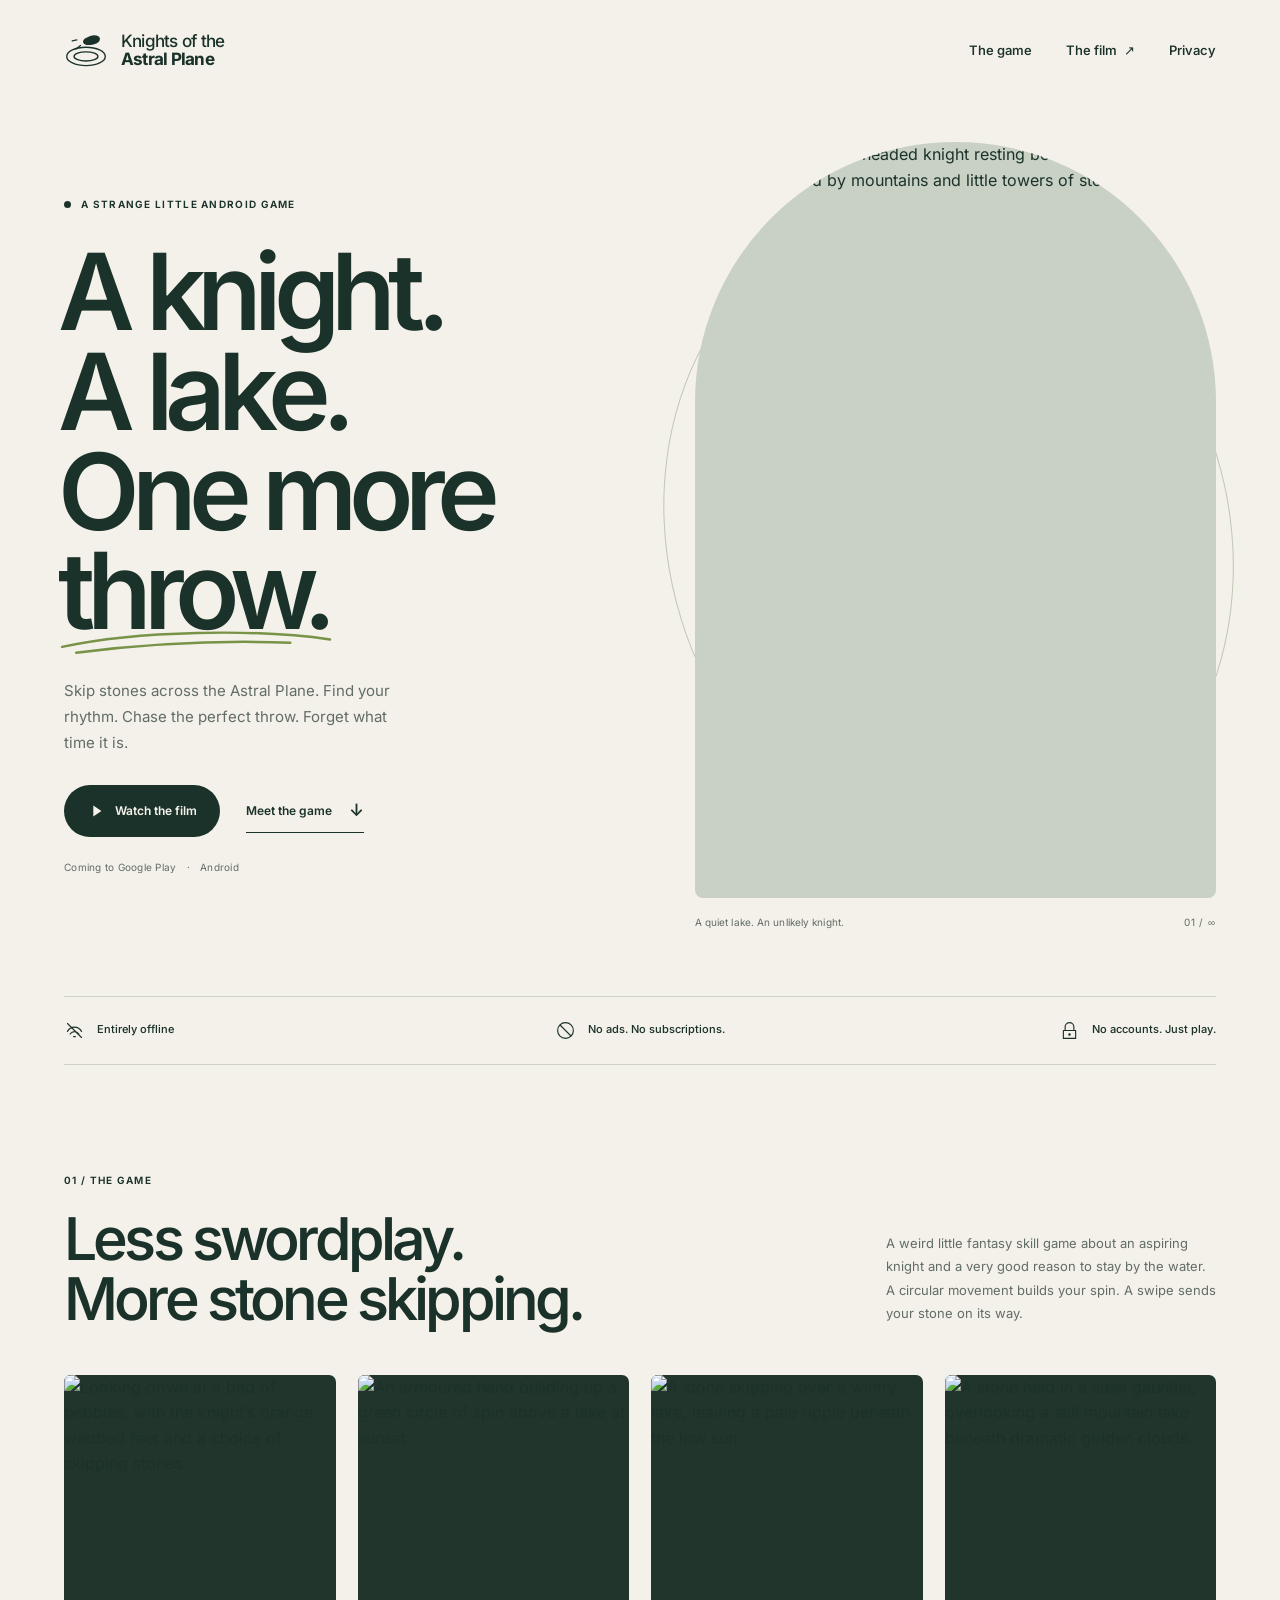
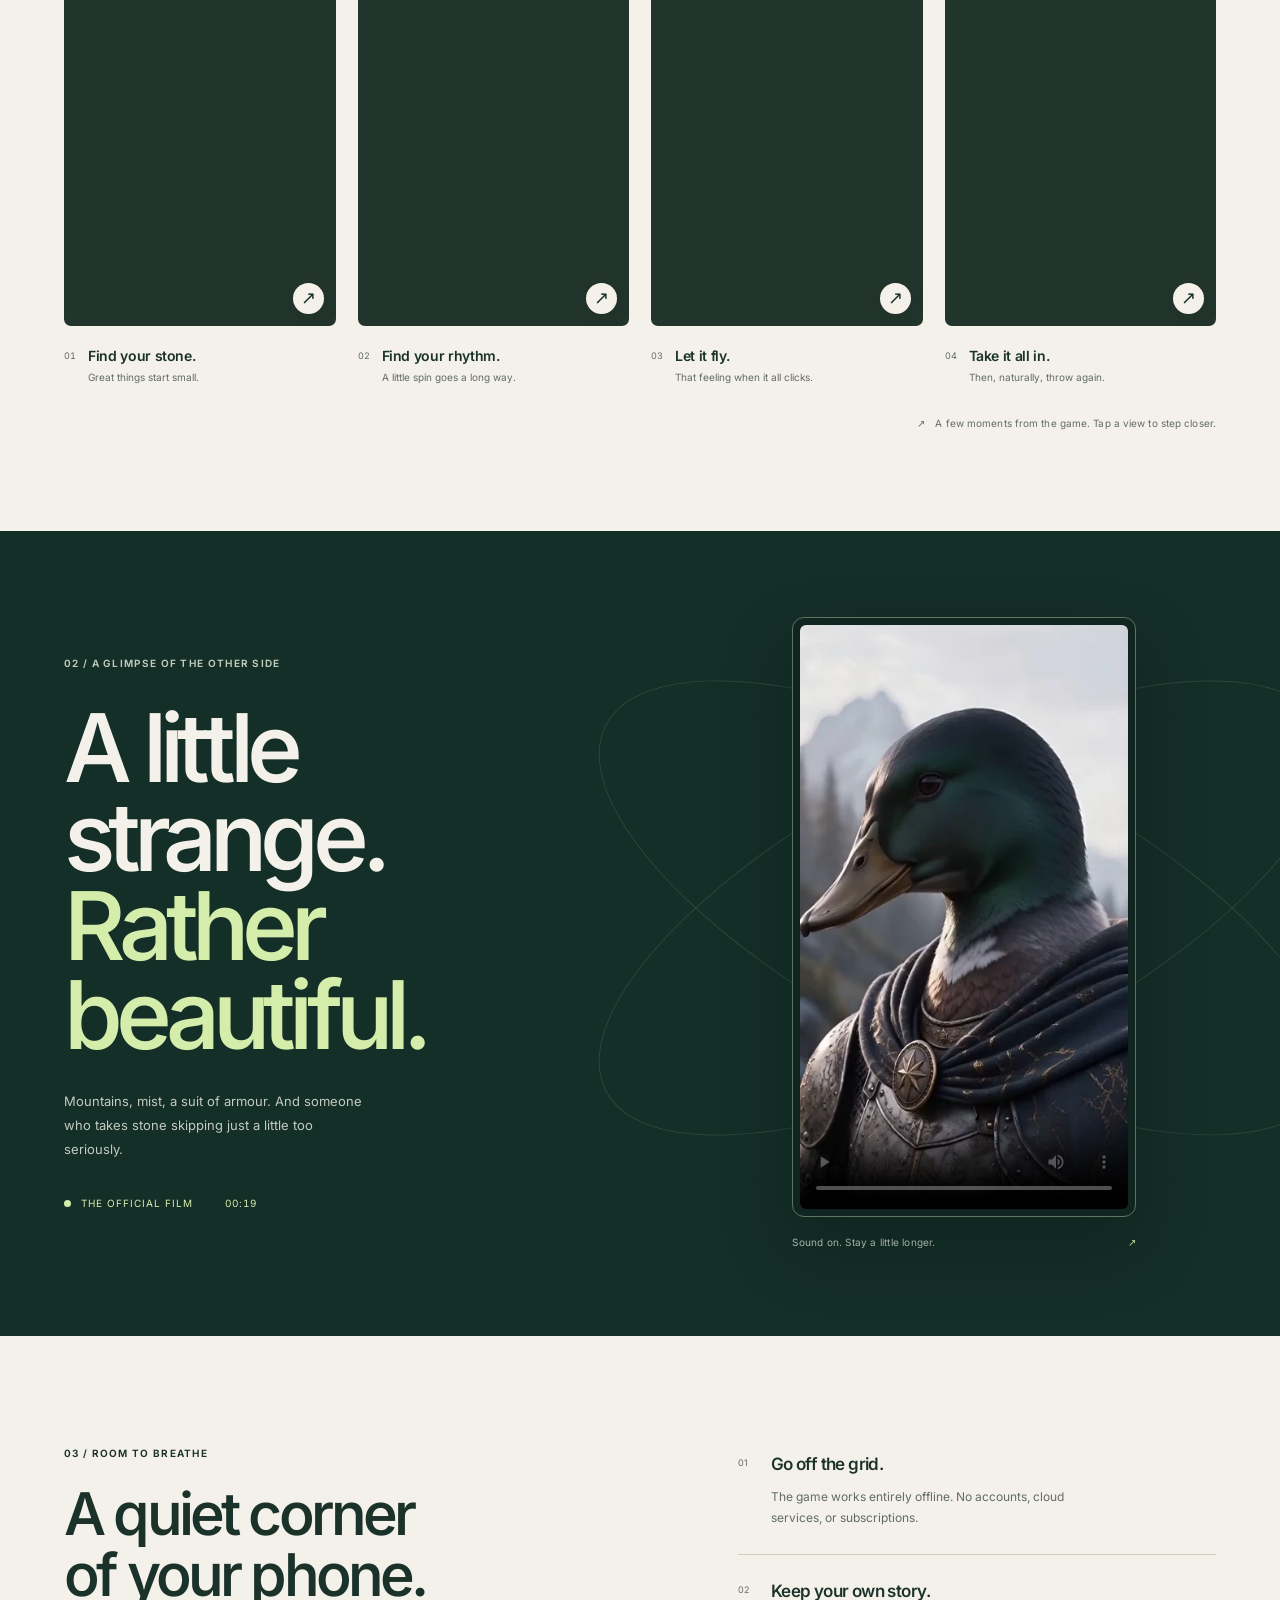
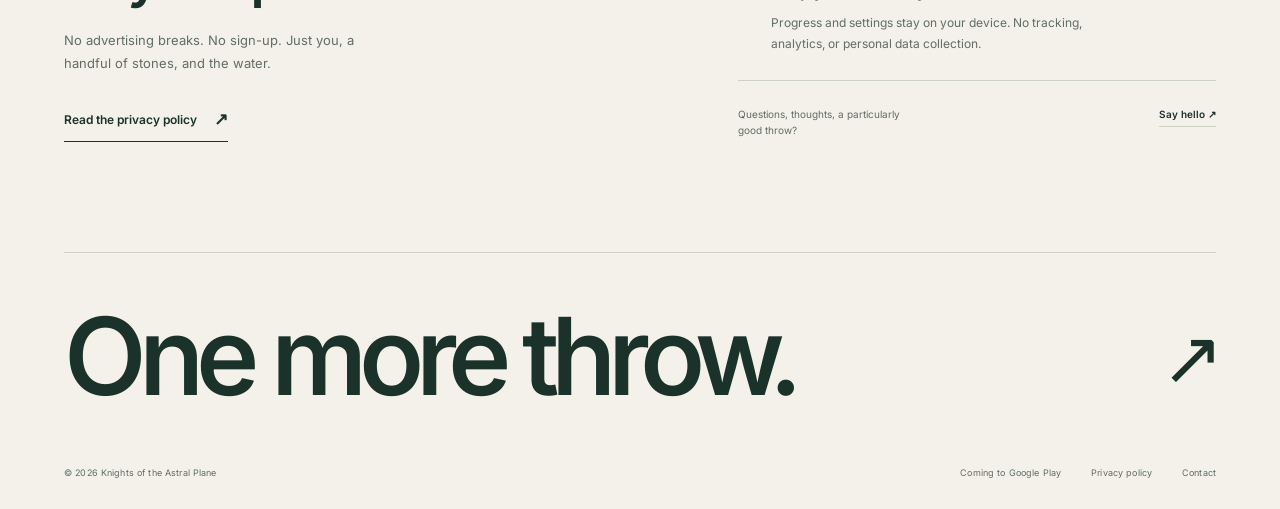
==== index.html @ c2b09089 "Redesign homepage with Inter, gameplay gallery, trailer and privacy page" ====
<!doctype html>
<html lang="en">
<head>
  <meta charset="utf-8">
  <meta name="viewport" content="width=device-width, initial-scale=1">
  <meta name="theme-color" content="#f3f1e9">
  <title>Knights of the Astral Plane — One more throw.</title>
  <meta name="description" content="A knight. A mountain lake. One more throw. Discover Knights of the Astral Plane, an atmospheric stone-skipping game for Android. Offline, with no ads or accounts.">
  <link rel="canonical" href="https://knight-of-the-astral-plane.github.io/Knights-of-the-Astral-Plane/">
  <meta property="og:type" content="website">
  <meta property="og:title" content="Knights of the Astral Plane">
  <meta property="og:description" content="A knight. A lake. One more throw. A weird little fantasy skill game for Android.">
  <meta property="og:url" content="https://knight-of-the-astral-plane.github.io/Knights-of-the-Astral-Plane/">
  <meta property="og:image" content="https://knight-of-the-astral-plane.github.io/Knights-of-the-Astral-Plane/Knight%20of%20the%20astral%20plane_titelbild.jpg">
  <meta property="og:image:width" content="840">
  <meta property="og:image:height" content="1492">
  <meta property="og:image:alt" content="Knights of the Astral Plane. A duck-headed knight beside an alpine lake.">
  <meta name="twitter:card" content="summary_large_image">
  <link rel="icon" href="assets/favicon.svg" type="image/svg+xml">
  <link rel="preload" href="assets/inter-latin-variable.woff2" as="font" type="font/woff2" crossorigin>
  <link rel="stylesheet" href="styles.css">
  <script src="site.js" defer></script>
</head>
<body>
  <a class="skip-link" href="#main">Skip to content</a>
  <header class="site-header page-width" id="top">
    <a class="brand" href="./" aria-label="Knights of the Astral Plane home">
      <svg class="brand-mark" viewBox="0 0 48 48" fill="none" aria-hidden="true"><ellipse cx="24" cy="31" rx="21" ry="10"/><ellipse cx="24" cy="31" rx="13" ry="5"/><path d="M28 9c5-2 10-1 11 2s-2 6-7 7-10 1-11-2 2-5 7-7Z" fill="currentColor" stroke="none"/><path d="m18 19-5 4m1-10-5 1"/></svg>
      <span>Knights of the<br><strong>Astral Plane</strong></span>
    </a>
    <nav class="main-nav" aria-label="Main navigation">
      <a class="nav-game" href="#game">The game</a>
      <a href="#film">The film <span aria-hidden="true">↗</span></a>
      <a href="privacy.html">Privacy</a>
    </nav>
  </header>

  <main id="main">
    <section class="hero page-width" aria-labelledby="hero-title">
      <div class="hero-copy">
        <p class="eyebrow"><span class="status-dot" aria-hidden="true"></span> A strange little Android game</p>
        <h1 id="hero-title">A knight. <br>A lake. <br>One more <br><span class="last-word">throw.<svg viewBox="0 0 340 36" fill="none" aria-hidden="true"><path d="M5 24C96 4 241 2 329 15M22 31c90-11 184-15 259-12"/></svg></span></h1>
        <p class="hero-description">Skip stones across the Astral Plane. Find your rhythm. Chase the perfect throw. Forget what time it is.</p>
        <div class="hero-actions">
          <a class="button button-dark" href="#film"><svg viewBox="0 0 20 20" aria-hidden="true"><path d="m7 4 9 6-9 6Z" fill="currentColor"/></svg> Watch the film</a>
          <a class="text-link" href="#game">Meet the game <span aria-hidden="true">↓</span></a>
        </div>
        <p class="release-note">Coming to Google Play <span aria-hidden="true">·</span> Android</p>
      </div>
      <figure class="hero-art">
        <div class="hero-orbit" aria-hidden="true"></div>
        <div class="hero-photo"><img src="Knight%20of%20the%20astral%20plane_titelbild.jpg" width="840" height="1492" alt="An armoured, duck-headed knight resting beside a blue alpine lake, surrounded by mountains and little towers of stones." fetchpriority="high"></div>
        <figcaption><span>A quiet lake. An unlikely knight.</span><span class="image-index" aria-hidden="true">01 / ∞</span></figcaption>
      </figure>
    </section>

    <div class="promise-strip page-width" aria-label="Game features">
      <span><svg viewBox="0 0 24 24" fill="none" aria-hidden="true"><path d="M4 13a9 9 0 0 1 16 0M7 16a6 6 0 0 1 10 0m-6 3h2M4 4l16 16"/></svg> Entirely offline</span>
      <span><svg viewBox="0 0 24 24" fill="none" aria-hidden="true"><circle cx="12" cy="12" r="9"/><path d="m6 6 12 12"/></svg> No ads. No subscriptions.</span>
      <span><svg viewBox="0 0 24 24" fill="none" aria-hidden="true"><path d="M7 12V8a5 5 0 0 1 10 0v4M5 12h14v9H5Z"/><circle cx="12" cy="16.5" r=".8" fill="currentColor"/></svg> No accounts. Just play.</span>
    </div>

    <section class="game-section page-width" id="game" aria-labelledby="game-title">
      <div class="section-heading">
        <div><p class="eyebrow">01 / The game</p><h2 id="game-title">Less swordplay.<br>More stone skipping.</h2></div>
        <p class="section-description">A weird little fantasy skill game about an aspiring knight and a very good reason to stay by the water. A circular movement builds your spin. A swipe sends your stone on its way.</p>
      </div>
      <div class="screenshot-grid">
        <figure class="game-shot">
          <a class="shot-button" href="screenshot_05.jpg" data-image="screenshot_05.jpg" data-caption="Find your stone. Every good throw begins at your feet." aria-label="Enlarge screenshot: find your stone">
            <img src="screenshot_05.jpg" width="720" height="1462" alt="Looking down at a bed of pebbles, with the knight’s orange webbed feet and a choice of skipping stones." loading="lazy" decoding="async">
            <span class="expand-icon" aria-hidden="true">↗</span>
          </a>
          <figcaption><span class="step-number">01</span><div><h3>Find your stone.</h3><p>Great things start small.</p></div></figcaption>
        </figure>
        <figure class="game-shot">
          <a class="shot-button" href="screenshot_03.jpg" data-image="screenshot_03.jpg" data-caption="Find your rhythm. Build up spin with a circular finger movement." aria-label="Enlarge screenshot: build your spin">
            <img src="screenshot_03.jpg" width="720" height="1463" alt="An armoured hand building up a green circle of spin above a lake at sunset." loading="lazy" decoding="async">
            <span class="expand-icon" aria-hidden="true">↗</span>
          </a>
          <figcaption><span class="step-number">02</span><div><h3>Find your rhythm.</h3><p>A little spin goes a long way.</p></div></figcaption>
        </figure>
        <figure class="game-shot">
          <a class="shot-button" href="screenshot_04.jpg" data-image="screenshot_04.jpg" data-caption="Let it fly. Swipe to send your stone skipping across the water." aria-label="Enlarge screenshot: make your throw">
            <img src="screenshot_04.jpg" width="720" height="1462" alt="A stone skipping over a wintry lake, leaving a pale ripple beneath the low sun." loading="lazy" decoding="async">
            <span class="expand-icon" aria-hidden="true">↗</span>
          </a>
          <figcaption><span class="step-number">03</span><div><h3>Let it fly.</h3><p>That feeling when it all clicks.</p></div></figcaption>
        </figure>
        <figure class="game-shot">
          <a class="shot-button" href="screenshot_06.jpg" data-image="screenshot_06.jpg" data-caption="Take it all in. A mountain lake, a stone in your hand, and another throw waiting." aria-label="Enlarge screenshot: the mountain lake">
            <img src="screenshot_06.jpg" width="720" height="1462" alt="A stone held in a steel gauntlet, overlooking a still mountain lake beneath dramatic golden clouds." loading="lazy" decoding="async">
            <span class="expand-icon" aria-hidden="true">↗</span>
          </a>
          <figcaption><span class="step-number">04</span><div><h3>Take it all in.</h3><p>Then, naturally, throw again.</p></div></figcaption>
        </figure>
      </div>
      <p class="gallery-note"><span aria-hidden="true">↗</span> A few moments from the game. Tap a view to step closer.</p>
    </section>

    <section class="film-section" id="film" aria-labelledby="film-title">
      <div class="film-inner page-width">
        <div class="film-copy">
          <p class="eyebrow">02 / A glimpse of the other side</p>
          <h2 id="film-title">A little <br>strange.<br><em>Rather <br>beautiful.</em></h2>
          <p>Mountains, mist, a suit of armour. And someone who takes stone skipping just a little too seriously.</p>
          <div class="film-meta"><span class="status-dot" aria-hidden="true"></span><span>The official film</span><span>00:19</span></div>
        </div>
        <div class="film-stage">
          <div class="film-orbit orbit-one" aria-hidden="true"></div><div class="film-orbit orbit-two" aria-hidden="true"></div>
          <div class="video-frame">
            <video id="trailer" controls playsinline preload="metadata" poster="assets/trailer-poster.webp" width="404" height="720" aria-label="Knights of the Astral Plane official trailer" aria-describedby="film-description">
              <source src="Knights_of_the_Astral_Plane_now_available.mp4" type="video/mp4">
              Your browser does not support embedded video. <a href="Knights_of_the_Astral_Plane_now_available.mp4">Watch or download the film.</a>
            </video>
          </div>
          <p class="video-caption">Sound on. Stay a little longer. <span aria-hidden="true">↗</span></p>
        </div>
        <p class="visually-hidden" id="film-description">A short fantasy trailer featuring an armoured knight with a duck’s head, a skipping stone, and a misty mountain lake. It closes with the game title. The controls and game features are described in the text on this page.</p>
      </div>
    </section>

    <section class="privacy-section page-width" id="privacy" aria-labelledby="privacy-title">
      <div class="privacy-intro"><p class="eyebrow">03 / Room to breathe</p><h2 id="privacy-title">A quiet corner<br>of your phone.</h2><p>No advertising breaks. No sign-up. Just you, a handful of stones, and the water.</p><a class="text-link" href="privacy.html">Read the privacy policy <span aria-hidden="true">↗</span></a></div>
      <div class="privacy-details">
        <div><span class="detail-number">01</span><h3>Go off the grid.</h3><p>The game works entirely offline. No accounts, cloud services, or subscriptions.</p></div>
        <div><span class="detail-number">02</span><h3>Keep your own story.</h3><p>Progress and settings stay on your device. No tracking, analytics, or personal data collection.</p></div>
        <div class="contact-row"><span>Questions, thoughts, a particularly good throw?</span><a href="mailto:knightoftheastralplane@gmail.com">Say hello <span aria-hidden="true">↗</span></a></div>
      </div>
    </section>
  </main>

  <footer class="site-footer page-width">
    <a class="footer-title" href="#top">One more throw.<span aria-hidden="true">↗</span></a>
    <div class="footer-bottom"><span>© 2026 Knights of the Astral Plane</span><span class="footer-status">Coming to Google Play</span><a href="privacy.html">Privacy policy</a><a href="mailto:knightoftheastralplane@gmail.com">Contact</a></div>
  </footer>

  <dialog class="image-dialog" id="image-dialog" aria-labelledby="image-caption">
    <button class="dialog-close" type="button" aria-label="Close enlarged screenshot">Close <span aria-hidden="true">×</span></button>
    <figure><img id="enlarged-image" src="screenshot_05.jpg" width="720" height="1462" alt=""><figcaption id="image-caption"></figcaption></figure>
  </dialog>
</body>
</html>
---- styles.css ----
@font-face{font-family:Inter;src:url("assets/inter-latin-variable.woff2") format("woff2");font-style:normal;font-weight:100 900;font-display:swap}
:root{--paper:#f3f1e9;--ink:#1b322a;--muted:#626d64;--line:#cdd2c5;--lime:#d4edaa;--forest:#142e28;--page:1440px;--gutter:clamp(22px,5vw,80px)}
*,*::before,*::after{box-sizing:border-box}
html{scroll-behavior:smooth;scroll-padding-top:24px}
body{margin:0;background:var(--paper);color:var(--ink);font-family:Inter,Arial,sans-serif;font-size:16px;line-height:1.6;-webkit-font-smoothing:antialiased}
body.dialog-open{overflow:hidden}
::selection{background:var(--ink);color:var(--lime)}
a{color:inherit;text-decoration:none;text-underline-offset:5px}
button,video{font:inherit}
button,a{-webkit-tap-highlight-color:transparent}
button{color:inherit}
img{display:block;max-width:100%;height:auto}
svg{display:block}
figure,p,h1,h2,h3{margin:0}
button{cursor:pointer}
button:focus-visible,a:focus-visible,video:focus-visible{outline:3px solid #617f30;outline-offset:6px}
button:disabled{cursor:default}
.page-width{width:min(100%,var(--page));margin-inline:auto;padding-inline:var(--gutter)}
.visually-hidden{position:absolute;width:1px;height:1px;padding:0;margin:-1px;overflow:hidden;clip:rect(0,0,0,0);white-space:nowrap;border:0}
.skip-link{position:fixed;left:20px;top:12px;z-index:100;background:var(--ink);color:var(--paper);padding:12px 18px;border-radius:6px;transform:translateY(-160%)}
.skip-link:focus{transform:translateY(0)}
.site-header{display:flex;align-items:center;justify-content:space-between;gap:24px;padding-block:28px}
.brand{display:inline-flex;align-items:center;gap:13px;line-height:1.08;letter-spacing:-.045em;font-size:17px;font-weight:500}
.brand strong{font-weight:720}
.brand-mark{width:44px;height:44px;flex-shrink:0;stroke:currentColor;stroke-width:1.5;stroke-linecap:round;stroke-linejoin:round}
.main-nav{display:flex;align-items:center;gap:34px;font-size:13px;font-weight:550}
.main-nav a{padding-block:10px;position:relative}
.main-nav a::after{content:"";position:absolute;left:0;bottom:3px;width:100%;height:1px;background:currentColor;transform:scaleX(0);transform-origin:left;transition:transform .2s}
.main-nav a:hover::after,.main-nav a[aria-current=page]::after{transform:scaleX(1)}
.main-nav span{margin-left:4px}
.hero{display:grid;grid-template-columns:1.04fr 1fr;align-items:center;gap:clamp(34px,5vw,85px);padding-top:42px;padding-bottom:66px}
.eyebrow{text-transform:uppercase;font-size:10px;font-weight:650;letter-spacing:.13em;display:flex;align-items:center;gap:10px;line-height:1.5}
.status-dot{display:inline-block;width:7px;height:7px;border-radius:50%;background:currentColor;flex:none}
.hero h1{font-size:clamp(72px,8.3vw,120px);line-height:.94;letter-spacing:-.078em;font-weight:580;margin-top:30px;margin-left:-.055em}
.last-word{position:relative;display:inline-block;padding-bottom:.12em}
.last-word svg{position:absolute;left:0;bottom:-.035em;width:104%;height:.3em;stroke:#789348;stroke-width:3;stroke-linecap:round;pointer-events:none;z-index:0}
.hero-description{max-width:335px;margin-top:24px;font-size:15px;line-height:1.75;color:var(--muted)}
.hero-actions{display:flex;gap:26px;align-items:center;flex-wrap:wrap;margin-top:28px}
.button{display:inline-flex;align-items:center;justify-content:center;gap:10px;min-height:52px;padding:14px 23px;border-radius:99px;font-size:12px;font-weight:620;transition:background .2s,transform .2s}
.button svg{width:18px;height:18px}
.button-dark{background:var(--ink);color:var(--paper)}
.button-dark:hover{background:#37543b;transform:translateY(-2px)}
.text-link{display:inline-flex;align-items:center;gap:17px;font-size:12px;font-weight:600;min-height:44px;border-bottom:1px solid currentColor;padding-block:7px}
.text-link span{display:inline-block;font-size:17px;transition:transform .2s}
.text-link:hover span{transform:translate(2px,-2px)}
.release-note{font-size:10px;letter-spacing:.025em;color:var(--muted);margin-top:22px}
.release-note span{margin-inline:7px}
.hero-art{position:relative;min-width:0;padding-left:12px;isolation:isolate}
.hero-photo{overflow:hidden;border-radius:260px 260px 8px 8px;aspect-ratio:.69;background:#c9d1c4}
.hero-photo img{width:100%;height:100%;object-fit:cover;object-position:50% 78%}
.hero-orbit{position:absolute;border:1px solid #bfc7b5;inset:8% -13px 8% -15px;border-radius:50%;transform:rotate(-17deg);z-index:-1}
.hero-art figcaption{display:flex;justify-content:space-between;gap:15px;margin-top:16px;font-size:10px;color:var(--muted);letter-spacing:.01em}
.image-index{white-space:nowrap;letter-spacing:.08em}
.promise-strip{display:grid;grid-template-columns:repeat(3,1fr);gap:20px;position:relative;padding-block:24px}
.promise-strip::before,.promise-strip::after{content:"";position:absolute;left:var(--gutter);right:var(--gutter);height:1px;background:var(--line)}
.promise-strip::before{top:0}.promise-strip::after{bottom:0}
.promise-strip>span{display:flex;align-items:center;gap:12px;font-size:11px;font-weight:520}
.promise-strip>span:nth-child(2){justify-self:center}.promise-strip>span:nth-child(3){justify-self:end}
.promise-strip svg{width:21px;height:21px;stroke:currentColor;stroke-width:1.3;stroke-linecap:round;stroke-linejoin:round;flex:none}
.game-section{padding-top:108px;padding-bottom:100px}
.section-heading{display:flex;align-items:flex-end;justify-content:space-between;gap:55px;margin-bottom:46px}
h2{font-size:clamp(38px,4.6vw,66px);font-weight:540;letter-spacing:-.065em;line-height:1.02}
.section-heading h2{margin-top:21px}
.section-description{max-width:330px;color:var(--muted);font-size:13px;line-height:1.8;padding-bottom:3px}
.screenshot-grid{display:grid;grid-template-columns:repeat(4,minmax(0,1fr));gap:22px}
.game-shot{min-width:0}
.shot-button{display:block;position:relative;border:0;padding:0;width:100%;background:#22352c;border-radius:7px;overflow:hidden;isolation:isolate}
.shot-button img{width:100%;aspect-ratio:720/1462;object-fit:cover;transition:transform .6s cubic-bezier(.2,.7,.2,1)}
.shot-button:hover img{transform:scale(1.035)}
.expand-icon{position:absolute;bottom:12px;right:12px;width:31px;height:31px;border-radius:50%;display:flex;align-items:center;justify-content:center;background:var(--paper);color:var(--ink);font-size:18px;box-shadow:0 2px 16px #0002;transition:background .2s,transform .2s}
.shot-button:hover .expand-icon{background:var(--lime);transform:rotate(45deg)}
.game-shot figcaption{display:flex;gap:12px;margin-top:19px}
.step-number{font-size:9px;color:var(--muted);font-variant-numeric:tabular-nums;padding-top:4px}
.game-shot h3{font-size:14px;font-weight:600;line-height:1.5;letter-spacing:-.025em}
.game-shot figcaption p{font-size:10px;color:var(--muted);margin-top:3px;line-height:1.6}
.gallery-note{font-size:10px;letter-spacing:.01em;color:var(--muted);margin-top:30px;text-align:right}
.gallery-note span{margin-right:7px}
.film-section{background:var(--forest);color:var(--paper);overflow:hidden;position:relative}
.film-inner{display:grid;grid-template-columns:1.12fr 1fr;gap:85px;align-items:center;padding-block:86px}
.film-copy{position:relative;z-index:1}
.film-copy .eyebrow{color:#c0ccb9}
.film-copy h2{font-size:clamp(70px,7.4vw,107px);line-height:.94;margin-top:32px;letter-spacing:-.073em}
.film-copy h2 em{font-style:normal;color:var(--lime)}
.film-copy>p:not(.eyebrow){max-width:300px;margin-top:30px;font-size:13px;line-height:1.85;color:#c2ccbf}
.film-meta{display:flex;gap:10px;align-items:center;margin-top:34px;font-size:10px;text-transform:uppercase;letter-spacing:.1em;color:var(--lime)}
.film-meta>span:last-child{margin-left:22px;font-variant-numeric:tabular-nums}
.film-stage{position:relative;display:flex;flex-direction:column;align-items:center;min-width:0;isolation:isolate}
.video-frame{position:relative;width:min(100%,344px);border:1px solid #607262;border-radius:12px;padding:7px;background:#10251f;box-shadow:0 30px 70px #06140c4d;overflow:hidden}
.video-frame video{display:block;width:100%;height:auto;aspect-ratio:404/720;object-fit:contain;background:#050806;border-radius:6px}
.video-frame video:focus-visible{outline-offset:-4px;outline-color:var(--lime)}
.film-orbit{position:absolute;left:50%;top:46%;z-index:-1;border:1px solid #b3c79729;border-radius:50%;width:160%;height:48%;pointer-events:none}
.orbit-one{transform:translate(-50%,-50%) rotate(-27deg)}
.orbit-two{transform:translate(-50%,-50%) rotate(27deg)}
.video-caption{width:min(100%,344px);display:flex;justify-content:space-between;font-size:10px;letter-spacing:.02em;margin-top:17px;color:#c2ccbf}
.video-caption span{color:var(--lime)}
.privacy-section{display:grid;grid-template-columns:1.2fr 1fr;gap:100px;padding-top:110px;padding-bottom:110px}
.privacy-intro h2{margin-top:23px}
.privacy-intro>p:not(.eyebrow){font-size:13px;color:var(--muted);max-width:310px;margin-top:24px;line-height:1.8}
.privacy-intro .text-link{margin-top:23px}
.privacy-details{padding-top:7px}
.privacy-details>div{position:relative;padding-left:33px;padding-bottom:25px;border-bottom:1px solid var(--line);margin-bottom:25px}
.detail-number{position:absolute;left:0;top:3px;font-size:9px;color:var(--muted)}
.privacy-details h3{font-size:17px;letter-spacing:-.035em;font-weight:580;line-height:1.3}
.privacy-details p{margin-top:10px;color:var(--muted);font-size:12px;line-height:1.8;max-width:330px}
.privacy-details .contact-row{padding:0;border:0;display:flex;justify-content:space-between;align-items:flex-start;gap:24px;margin:0;font-size:10px}
.contact-row>span{max-width:175px;color:var(--muted)}
.contact-row a{white-space:nowrap;border-bottom:1px solid var(--line);padding-bottom:4px;font-weight:600}
.site-footer{padding-top:40px;padding-bottom:28px;position:relative}
.site-footer::before{content:"";height:1px;background:var(--line);position:absolute;top:0;left:var(--gutter);right:var(--gutter)}
.footer-title{display:flex;align-items:center;justify-content:space-between;gap:30px;font-size:clamp(50px,8.4vw,120px);font-weight:560;line-height:1.2;letter-spacing:-.075em;padding-bottom:45px}
.footer-title>span{font-size:.7em;font-weight:400;transition:transform .3s}
.footer-title:hover>span{transform:translate(6px,-6px)}
.footer-bottom{display:flex;align-items:center;gap:30px;color:var(--muted);font-size:9px;letter-spacing:.015em;flex-wrap:wrap}
.footer-status{margin-left:auto}
.footer-bottom a:hover{text-decoration:underline}
.image-dialog{background:#13251fea;color:var(--paper);border:1px solid #667461;border-radius:12px;padding:52px 24px 23px;max-width:min(620px,calc(100vw - 28px));width:max-content;max-height:calc(100dvh - 28px);overflow:auto;box-shadow:0 20px 100px #0005}
.image-dialog::backdrop{background:#08150ee0;backdrop-filter:blur(8px)}
.image-dialog figure{margin:0;display:flex;align-items:center;flex-direction:column}
.image-dialog img{height:min(73dvh,1050px);width:auto;max-width:100%;object-fit:contain;border-radius:4px}
.image-dialog figcaption{font-size:11px;color:#dae2d4;text-align:center;max-width:390px;margin-top:16px;line-height:1.7}
.dialog-close{position:absolute;right:18px;top:9px;display:flex;gap:10px;align-items:center;background:transparent;border:0;color:var(--paper);font-size:11px;min-height:36px;padding:3px 6px}
.dialog-close span{font-size:26px;line-height:1}
.policy-main{padding-top:70px;padding-bottom:110px}
.policy-heading{padding-bottom:50px;border-bottom:1px solid var(--line)}
.policy-heading h1{font-size:clamp(56px,7.8vw,105px);font-weight:560;letter-spacing:-.075em;line-height:.98;margin-top:25px}
.policy-heading>p:last-child{margin-top:24px;max-width:500px;font-size:13px;color:var(--muted)}
.policy-layout{display:grid;grid-template-columns:260px minmax(0,680px);gap:70px;padding-top:55px}
.policy-sidebar{font-size:11px;color:var(--muted);line-height:1.8}
.policy-sidebar .text-link{margin-top:22px}
.policy-content section+section{margin-top:34px}
.policy-content h2{font-size:26px;font-weight:580;letter-spacing:-.04em;margin-bottom:14px;line-height:1.15}
.policy-content p,.policy-content ul{font-size:14px;line-height:1.9;color:#526056}
.policy-content p+p{margin-top:14px}
.policy-content a{text-decoration:underline;overflow-wrap:anywhere}
.policy-content ul{padding-left:20px}
.policy-note{margin-top:40px!important;padding-top:25px;border-top:1px solid var(--line);font-size:11px!important}
@media(min-width:1440px){.hero-photo{max-height:760px}}
@media(max-width:1050px){.hero{gap:35px;padding-top:25px;padding-bottom:50px}.hero h1{font-size:clamp(68px,9vw,94px)}.hero-art{padding-left:0}.hero-actions{gap:18px}.hero-description{font-size:14px}.section-heading{gap:35px}.section-description{max-width:280px}.film-inner{gap:50px}.privacy-section{gap:60px}.game-shot figcaption{gap:8px}.game-shot h3{font-size:13px}.screenshot-grid{gap:16px}.game-section{padding-block:85px}.policy-layout{grid-template-columns:200px minmax(0,1fr);gap:40px}}
@media(max-width:760px){.site-header{padding-block:22px;gap:15px}.brand{font-size:14px;gap:9px}.brand-mark{width:35px;height:35px}.main-nav{gap:21px;font-size:11px}.nav-game{display:none}.hero{grid-template-columns:1fr;gap:37px;padding-top:38px;padding-bottom:45px}.hero h1{font-size:clamp(75px,16.5vw,120px);margin-top:25px;line-height:.93}.hero-description{max-width:360px;font-size:14px;margin-top:25px}.hero-actions{margin-top:23px;gap:24px}.hero .eyebrow{font-size:9px}.hero-art{width:min(100%,510px);justify-self:center}.hero-photo{aspect-ratio:.91;border-radius:240px 240px 6px 6px}.hero-photo img{object-position:50% 78%}.hero-orbit{inset:7% -4px 11% -4px;transform:rotate(-14deg)}.hero-art figcaption{font-size:9px;margin-top:13px}.release-note{margin-top:16px}.promise-strip{gap:17px;padding-block:21px;grid-template-columns:1fr}.promise-strip>span{font-size:11px}.promise-strip>span:nth-child(n){justify-self:start}.promise-strip svg{width:18px;height:18px}.game-section{padding-top:66px;padding-bottom:63px}.section-heading{display:block;margin-bottom:31px}.section-heading h2{font-size:clamp(40px,8vw,60px);margin-top:17px}.section-description{font-size:12px;max-width:430px;margin-top:22px}.screenshot-grid{grid-template-columns:repeat(2,minmax(0,1fr));gap:29px 16px}.game-shot h3{font-size:13px}.game-shot figcaption{margin-top:12px}.game-shot figcaption p{font-size:10px}.gallery-note{text-align:left;font-size:9px;margin-top:24px}.film-inner{grid-template-columns:1fr;gap:38px;padding-block:61px}.film-copy h2{font-size:clamp(62px,13vw,96px);margin-top:25px}.film-copy h2 br:nth-of-type(1),.film-copy h2 em br{display:none}.film-copy h2 em{display:block;margin-top:.06em}.film-copy>p:not(.eyebrow){margin-top:24px;max-width:340px;font-size:12px}.film-meta{margin-top:24px}.film-stage{width:100%;max-width:420px;margin-inline:auto}.video-frame{width:min(84%,320px)}.video-caption{width:min(84%,320px);font-size:9px}.film-orbit{width:120%}.privacy-section{grid-template-columns:1fr;gap:38px;padding-block:68px}.privacy-intro h2{font-size:clamp(41px,8vw,60px);margin-top:17px}.privacy-intro>p:not(.eyebrow){font-size:12px}.privacy-details{padding-top:0}.privacy-details h3{font-size:17px}.privacy-details p{max-width:430px}.footer-title{font-size:clamp(44px,9vw,75px);padding-bottom:32px;gap:15px}.site-footer{padding-top:30px;padding-bottom:24px}.footer-bottom{gap:16px 20px;font-size:9px;line-height:1.5}.footer-bottom>span:first-child{flex-basis:100%}.footer-status{margin-left:0;margin-right:auto}.policy-main{padding-top:40px;padding-bottom:65px}.policy-heading{padding-bottom:35px}.policy-heading h1{font-size:clamp(54px,10vw,78px)}.policy-layout{grid-template-columns:1fr;gap:35px;padding-top:30px}.policy-sidebar .text-link{margin-top:12px}.policy-content h2{font-size:24px}.policy-content p,.policy-content ul{font-size:13px}.image-dialog{padding-inline:15px}.image-dialog img{height:auto;max-height:72dvh}.image-dialog figcaption{font-size:10px}}
@media(max-width:360px){.main-nav{gap:13px}.brand{font-size:12px;gap:7px}.brand-mark{width:31px;height:31px}.hero h1{font-size:68px}.hero-actions{gap:16px}.button{padding-inline:19px;min-height:48px}.text-link{font-size:11px;gap:10px}.screenshot-grid{gap:25px 12px}.step-number{display:none}.game-shot h3{font-size:12px}.footer-bottom{gap:15px}.footer-status{flex-basis:100%}.expand-icon{width:26px;height:26px;right:8px;bottom:8px}}
@media(prefers-reduced-motion:reduce){html{scroll-behavior:auto}*,*::before,*::after{transition:none!important;animation:none!important}.shot-button:hover img{transform:none}}
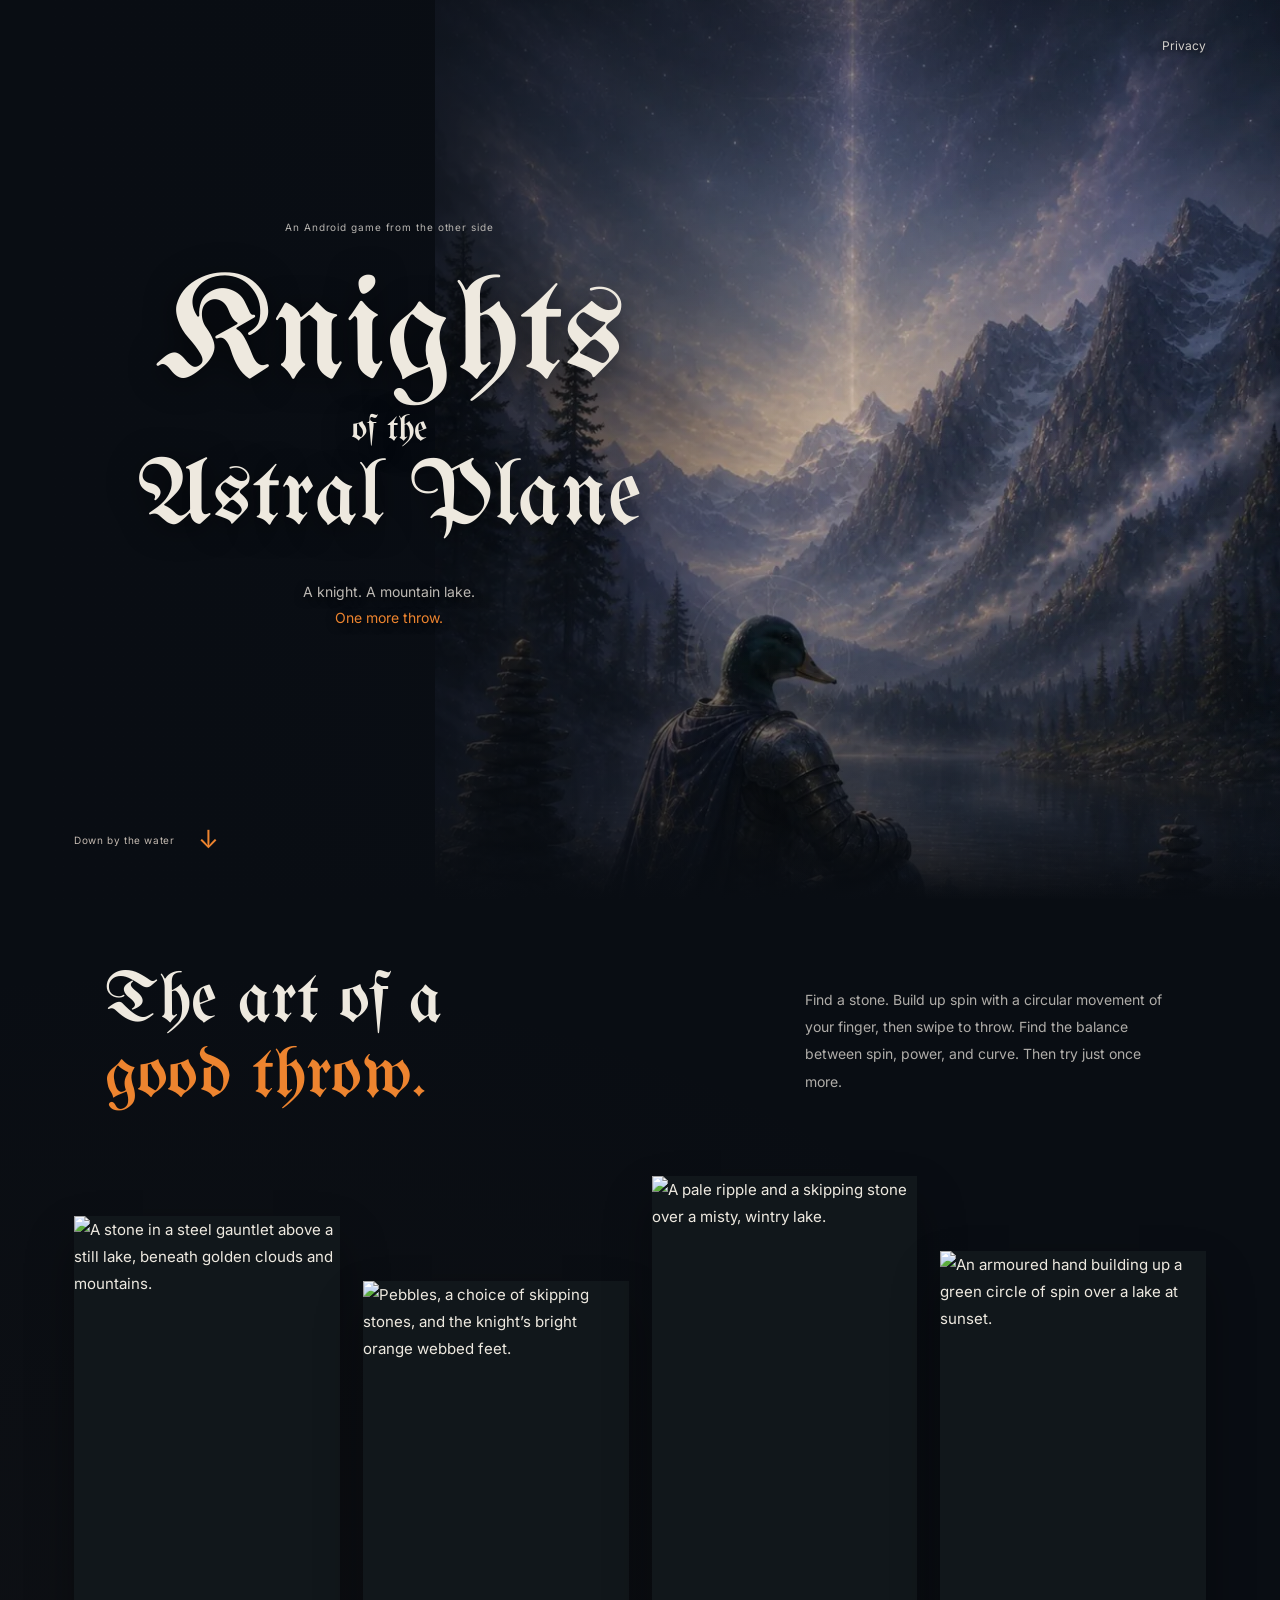
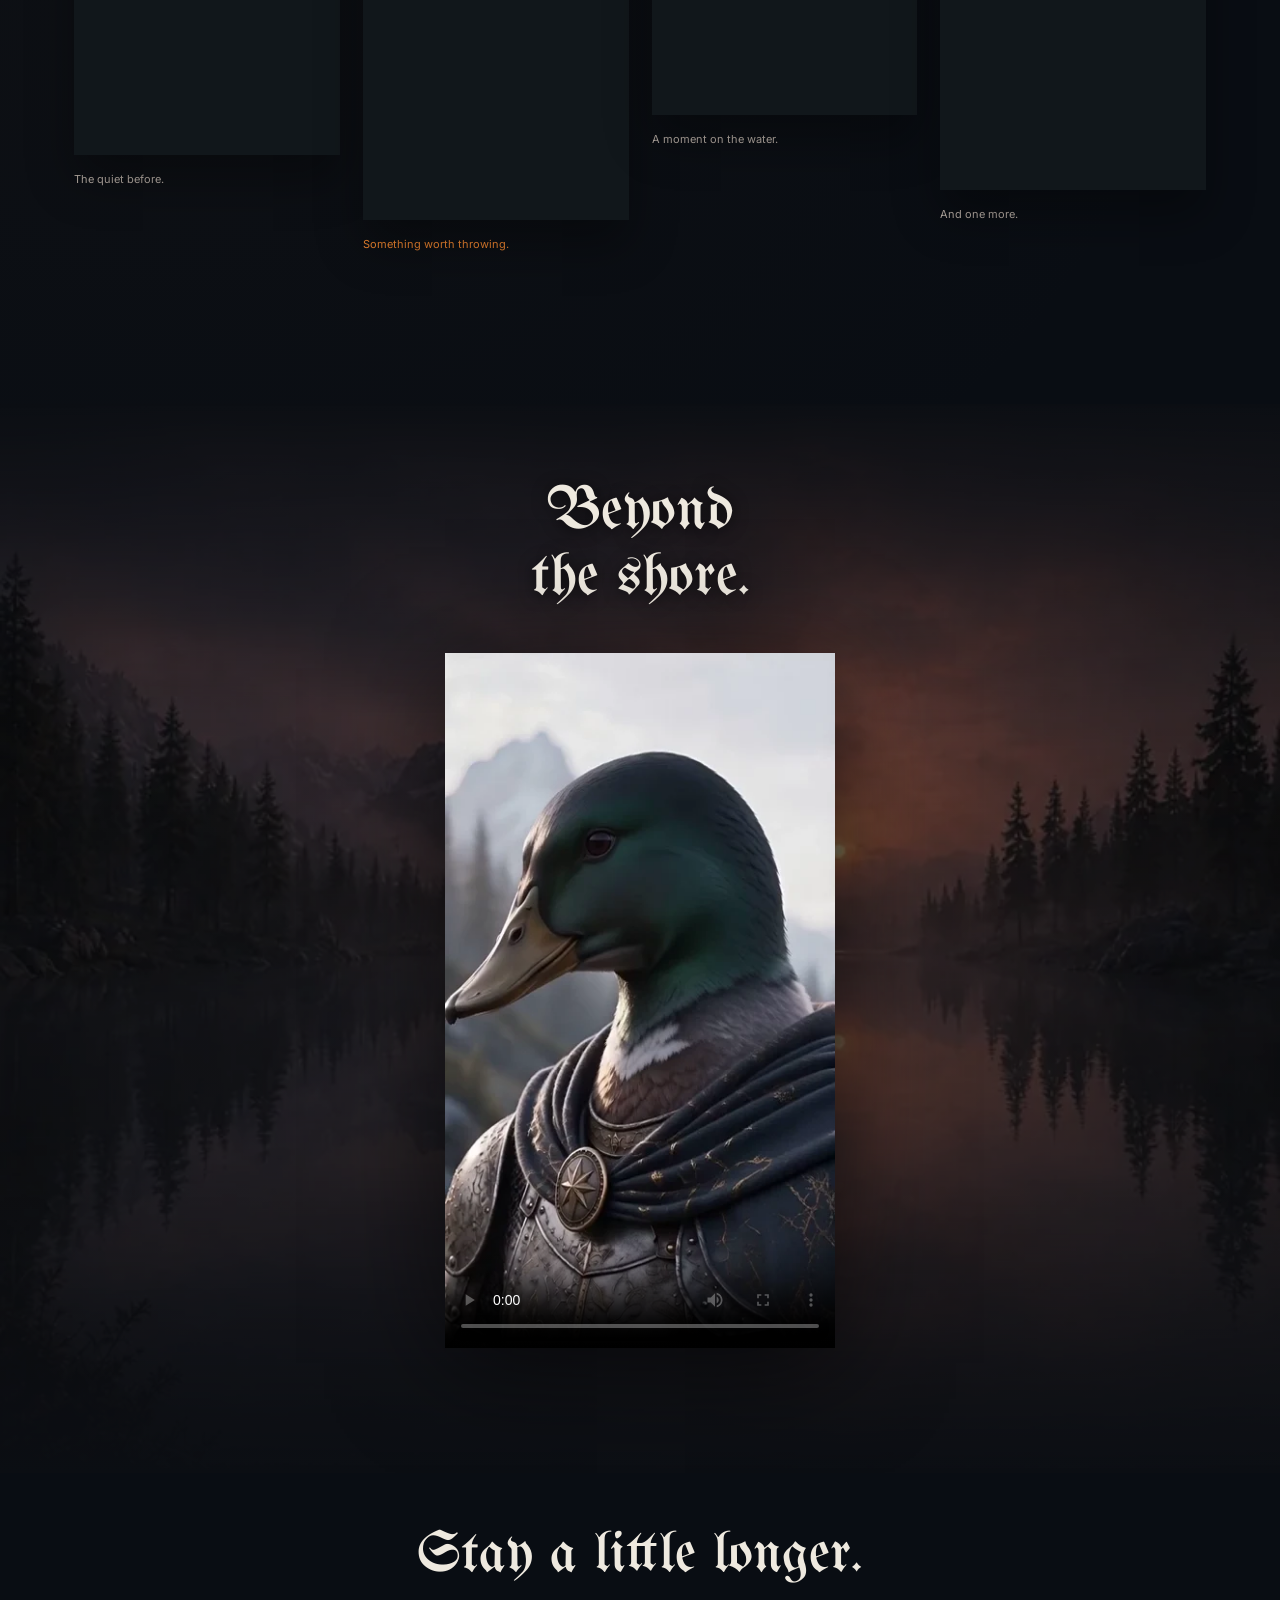
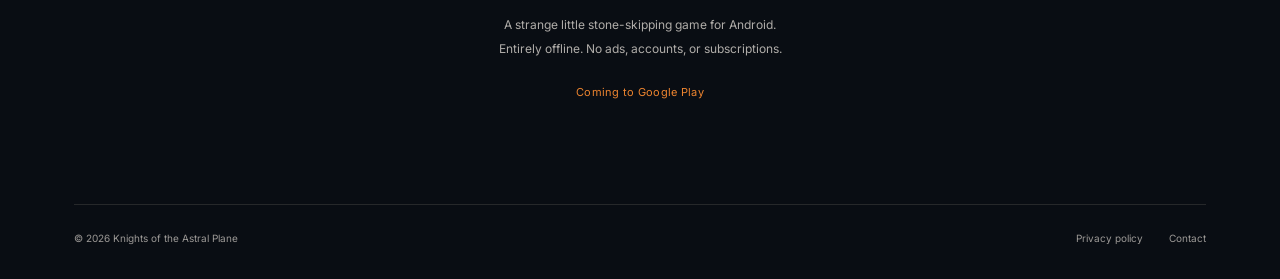
==== commit caf8757f: "Bring the homepage into the game world and play trailer on scroll" ====
--- a/index.html
+++ b/index.html
@@ -3,141 +3,64 @@
 <head>
   <meta charset="utf-8">
   <meta name="viewport" content="width=device-width, initial-scale=1">
-  <meta name="theme-color" content="#f3f1e9">
-  <title>Knights of the Astral Plane — One more throw.</title>
-  <meta name="description" content="A knight. A mountain lake. One more throw. Discover Knights of the Astral Plane, an atmospheric stone-skipping game for Android. Offline, with no ads or accounts.">
+  <meta name="theme-color" content="#090d13">
+  <title>Knights of the Astral Plane</title>
+  <meta name="description" content="A knight. A mountain lake. One more throw. An atmospheric stone-skipping game for Android. Offline. No ads. No accounts.">
   <link rel="canonical" href="https://knight-of-the-astral-plane.github.io/Knights-of-the-Astral-Plane/">
   <meta property="og:type" content="website">
   <meta property="og:title" content="Knights of the Astral Plane">
-  <meta property="og:description" content="A knight. A lake. One more throw. A weird little fantasy skill game for Android.">
+  <meta property="og:description" content="A knight. A mountain lake. One more throw.">
   <meta property="og:url" content="https://knight-of-the-astral-plane.github.io/Knights-of-the-Astral-Plane/">
-  <meta property="og:image" content="https://knight-of-the-astral-plane.github.io/Knights-of-the-Astral-Plane/Knight%20of%20the%20astral%20plane_titelbild.jpg">
-  <meta property="og:image:width" content="840">
-  <meta property="og:image:height" content="1492">
-  <meta property="og:image:alt" content="Knights of the Astral Plane. A duck-headed knight beside an alpine lake.">
+  <meta property="og:image" content="https://knight-of-the-astral-plane.github.io/Knights-of-the-Astral-Plane/assets/astral-night.webp">
+  <meta property="og:image:width" content="820">
+  <meta property="og:image:height" content="1435">
+  <meta property="og:image:alt" content="A duck-headed knight beneath the strange night sky of the Astral Plane.">
   <meta name="twitter:card" content="summary_large_image">
-  <link rel="icon" href="assets/favicon.svg" type="image/svg+xml">
+  <link rel="icon" href="assets/stone-icon.png" type="image/png" sizes="64x64">
+  <link rel="apple-touch-icon" href="assets/stone-touch-icon.png">
+  <link rel="preload" href="assets/UnifrakturMaguntia-Regular.ttf" as="font" type="font/ttf" crossorigin>
   <link rel="preload" href="assets/inter-latin-variable.woff2" as="font" type="font/woff2" crossorigin>
-  <link rel="stylesheet" href="styles.css">
-  <script src="site.js" defer></script>
+  <link rel="stylesheet" href="styles.css?v=night2">
+  <script src="site.js?v=night2" defer></script>
 </head>
 <body>
   <a class="skip-link" href="#main">Skip to content</a>
-  <header class="site-header page-width" id="top">
-    <a class="brand" href="./" aria-label="Knights of the Astral Plane home">
-      <svg class="brand-mark" viewBox="0 0 48 48" fill="none" aria-hidden="true"><ellipse cx="24" cy="31" rx="21" ry="10"/><ellipse cx="24" cy="31" rx="13" ry="5"/><path d="M28 9c5-2 10-1 11 2s-2 6-7 7-10 1-11-2 2-5 7-7Z" fill="currentColor" stroke="none"/><path d="m18 19-5 4m1-10-5 1"/></svg>
-      <span>Knights of the<br><strong>Astral Plane</strong></span>
-    </a>
-    <nav class="main-nav" aria-label="Main navigation">
-      <a class="nav-game" href="#game">The game</a>
-      <a href="#film">The film <span aria-hidden="true">↗</span></a>
-      <a href="privacy.html">Privacy</a>
-    </nav>
-  </header>
-
+  <header class="site-header" id="top"><nav aria-label="Main navigation"><a href="privacy.html">Privacy</a></nav></header>
   <main id="main">
-    <section class="hero page-width" aria-labelledby="hero-title">
+    <section class="hero" aria-labelledby="hero-title">
+      <div class="hero-world"><img src="assets/astral-night.webp" width="820" height="1435" alt="An armoured, duck-headed knight beside a mountain lake, beneath a swirling night sky." fetchpriority="high"></div>
+      <div class="hero-shade" aria-hidden="true"></div>
       <div class="hero-copy">
-        <p class="eyebrow"><span class="status-dot" aria-hidden="true"></span> A strange little Android game</p>
-        <h1 id="hero-title">A knight. <br>A lake. <br>One more <br><span class="last-word">throw.<svg viewBox="0 0 340 36" fill="none" aria-hidden="true"><path d="M5 24C96 4 241 2 329 15M22 31c90-11 184-15 259-12"/></svg></span></h1>
-        <p class="hero-description">Skip stones across the Astral Plane. Find your rhythm. Chase the perfect throw. Forget what time it is.</p>
-        <div class="hero-actions">
-          <a class="button button-dark" href="#film"><svg viewBox="0 0 20 20" aria-hidden="true"><path d="m7 4 9 6-9 6Z" fill="currentColor"/></svg> Watch the film</a>
-          <a class="text-link" href="#game">Meet the game <span aria-hidden="true">↓</span></a>
-        </div>
-        <p class="release-note">Coming to Google Play <span aria-hidden="true">·</span> Android</p>
+        <p class="release-note">An Android game from the other side</p>
+        <h1 id="hero-title"><span class="title-knights">Knights</span><span class="title-of"> of the </span><span class="title-plane">Astral Plane</span></h1>
+        <p class="hero-whisper">A knight. A mountain lake.<br><span>One more throw.</span></p>
       </div>
-      <figure class="hero-art">
-        <div class="hero-orbit" aria-hidden="true"></div>
-        <div class="hero-photo"><img src="Knight%20of%20the%20astral%20plane_titelbild.jpg" width="840" height="1492" alt="An armoured, duck-headed knight resting beside a blue alpine lake, surrounded by mountains and little towers of stones." fetchpriority="high"></div>
-        <figcaption><span>A quiet lake. An unlikely knight.</span><span class="image-index" aria-hidden="true">01 / ∞</span></figcaption>
-      </figure>
+      <a class="scroll-cue" href="#game"><span>Down by the water</span><span aria-hidden="true">↓</span></a>
     </section>
-
-    <div class="promise-strip page-width" aria-label="Game features">
-      <span><svg viewBox="0 0 24 24" fill="none" aria-hidden="true"><path d="M4 13a9 9 0 0 1 16 0M7 16a6 6 0 0 1 10 0m-6 3h2M4 4l16 16"/></svg> Entirely offline</span>
-      <span><svg viewBox="0 0 24 24" fill="none" aria-hidden="true"><circle cx="12" cy="12" r="9"/><path d="m6 6 12 12"/></svg> No ads. No subscriptions.</span>
-      <span><svg viewBox="0 0 24 24" fill="none" aria-hidden="true"><path d="M7 12V8a5 5 0 0 1 10 0v4M5 12h14v9H5Z"/><circle cx="12" cy="16.5" r=".8" fill="currentColor"/></svg> No accounts. Just play.</span>
-    </div>
-
     <section class="game-section page-width" id="game" aria-labelledby="game-title">
-      <div class="section-heading">
-        <div><p class="eyebrow">01 / The game</p><h2 id="game-title">Less swordplay.<br>More stone skipping.</h2></div>
-        <p class="section-description">A weird little fantasy skill game about an aspiring knight and a very good reason to stay by the water. A circular movement builds your spin. A swipe sends your stone on its way.</p>
-      </div>
+      <div class="game-intro"><h2 id="game-title">The art of a<br><span>good throw.</span></h2><p>Find a stone. Build up spin with a circular movement of your finger, then swipe to throw. Find the balance between spin, power, and curve. Then try just once more.</p></div>
       <div class="screenshot-grid">
-        <figure class="game-shot">
-          <a class="shot-button" href="screenshot_05.jpg" data-image="screenshot_05.jpg" data-caption="Find your stone. Every good throw begins at your feet." aria-label="Enlarge screenshot: find your stone">
-            <img src="screenshot_05.jpg" width="720" height="1462" alt="Looking down at a bed of pebbles, with the knight’s orange webbed feet and a choice of skipping stones." loading="lazy" decoding="async">
-            <span class="expand-icon" aria-hidden="true">↗</span>
-          </a>
-          <figcaption><span class="step-number">01</span><div><h3>Find your stone.</h3><p>Great things start small.</p></div></figcaption>
-        </figure>
-        <figure class="game-shot">
-          <a class="shot-button" href="screenshot_03.jpg" data-image="screenshot_03.jpg" data-caption="Find your rhythm. Build up spin with a circular finger movement." aria-label="Enlarge screenshot: build your spin">
-            <img src="screenshot_03.jpg" width="720" height="1463" alt="An armoured hand building up a green circle of spin above a lake at sunset." loading="lazy" decoding="async">
-            <span class="expand-icon" aria-hidden="true">↗</span>
-          </a>
-          <figcaption><span class="step-number">02</span><div><h3>Find your rhythm.</h3><p>A little spin goes a long way.</p></div></figcaption>
-        </figure>
-        <figure class="game-shot">
-          <a class="shot-button" href="screenshot_04.jpg" data-image="screenshot_04.jpg" data-caption="Let it fly. Swipe to send your stone skipping across the water." aria-label="Enlarge screenshot: make your throw">
-            <img src="screenshot_04.jpg" width="720" height="1462" alt="A stone skipping over a wintry lake, leaving a pale ripple beneath the low sun." loading="lazy" decoding="async">
-            <span class="expand-icon" aria-hidden="true">↗</span>
-          </a>
-          <figcaption><span class="step-number">03</span><div><h3>Let it fly.</h3><p>That feeling when it all clicks.</p></div></figcaption>
-        </figure>
-        <figure class="game-shot">
-          <a class="shot-button" href="screenshot_06.jpg" data-image="screenshot_06.jpg" data-caption="Take it all in. A mountain lake, a stone in your hand, and another throw waiting." aria-label="Enlarge screenshot: the mountain lake">
-            <img src="screenshot_06.jpg" width="720" height="1462" alt="A stone held in a steel gauntlet, overlooking a still mountain lake beneath dramatic golden clouds." loading="lazy" decoding="async">
-            <span class="expand-icon" aria-hidden="true">↗</span>
-          </a>
-          <figcaption><span class="step-number">04</span><div><h3>Take it all in.</h3><p>Then, naturally, throw again.</p></div></figcaption>
-        </figure>
-      </div>
-      <p class="gallery-note"><span aria-hidden="true">↗</span> A few moments from the game. Tap a view to step closer.</p>
-    </section>
-
-    <section class="film-section" id="film" aria-labelledby="film-title">
-      <div class="film-inner page-width">
-        <div class="film-copy">
-          <p class="eyebrow">02 / A glimpse of the other side</p>
-          <h2 id="film-title">A little <br>strange.<br><em>Rather <br>beautiful.</em></h2>
-          <p>Mountains, mist, a suit of armour. And someone who takes stone skipping just a little too seriously.</p>
-          <div class="film-meta"><span class="status-dot" aria-hidden="true"></span><span>The official film</span><span>00:19</span></div>
-        </div>
-        <div class="film-stage">
-          <div class="film-orbit orbit-one" aria-hidden="true"></div><div class="film-orbit orbit-two" aria-hidden="true"></div>
-          <div class="video-frame">
-            <video id="trailer" controls playsinline preload="metadata" poster="assets/trailer-poster.webp" width="404" height="720" aria-label="Knights of the Astral Plane official trailer" aria-describedby="film-description">
-              <source src="Knights_of_the_Astral_Plane_now_available.mp4" type="video/mp4">
-              Your browser does not support embedded video. <a href="Knights_of_the_Astral_Plane_now_available.mp4">Watch or download the film.</a>
-            </video>
-          </div>
-          <p class="video-caption">Sound on. Stay a little longer. <span aria-hidden="true">↗</span></p>
-        </div>
-        <p class="visually-hidden" id="film-description">A short fantasy trailer featuring an armoured knight with a duck’s head, a skipping stone, and a misty mountain lake. It closes with the game title. The controls and game features are described in the text on this page.</p>
+        <figure class="game-shot shot-lake"><a class="shot-button" href="screenshot_06.jpg" data-image="screenshot_06.jpg" data-caption="A stone in your hand. A mountain lake. Another throw waiting." aria-label="Enlarge the mountain lake screenshot"><img src="screenshot_06.jpg" width="720" height="1462" alt="A stone in a steel gauntlet above a still lake, beneath golden clouds and mountains." loading="lazy" decoding="async"></a><figcaption>The quiet before.</figcaption></figure>
+        <figure class="game-shot shot-stone"><a class="shot-button" href="screenshot_05.jpg" data-image="screenshot_05.jpg" data-caption="Find a stone. Every throw begins at your feet." aria-label="Enlarge the stone search screenshot"><img src="screenshot_05.jpg" width="720" height="1462" alt="Pebbles, a choice of skipping stones, and the knight’s bright orange webbed feet." loading="lazy" decoding="async"></a><figcaption>Something worth throwing.</figcaption></figure>
+        <figure class="game-shot shot-winter"><a class="shot-button" href="screenshot_04.jpg" data-image="screenshot_04.jpg" data-caption="A stone skipping across a winter lake." aria-label="Enlarge the winter lake screenshot"><img src="screenshot_04.jpg" width="720" height="1462" alt="A pale ripple and a skipping stone over a misty, wintry lake." loading="lazy" decoding="async"></a><figcaption>A moment on the water.</figcaption></figure>
+        <figure class="game-shot shot-sunset"><a class="shot-button" href="screenshot_03.jpg" data-image="screenshot_03.jpg" data-caption="Build up spin with a circular finger movement, then swipe to throw." aria-label="Enlarge the sunset screenshot"><img src="screenshot_03.jpg" width="720" height="1463" alt="An armoured hand building up a green circle of spin over a lake at sunset." loading="lazy" decoding="async"></a><figcaption>And one more.</figcaption></figure>
       </div>
     </section>
-
-    <section class="privacy-section page-width" id="privacy" aria-labelledby="privacy-title">
-      <div class="privacy-intro"><p class="eyebrow">03 / Room to breathe</p><h2 id="privacy-title">A quiet corner<br>of your phone.</h2><p>No advertising breaks. No sign-up. Just you, a handful of stones, and the water.</p><a class="text-link" href="privacy.html">Read the privacy policy <span aria-hidden="true">↗</span></a></div>
-      <div class="privacy-details">
-        <div><span class="detail-number">01</span><h3>Go off the grid.</h3><p>The game works entirely offline. No accounts, cloud services, or subscriptions.</p></div>
-        <div><span class="detail-number">02</span><h3>Keep your own story.</h3><p>Progress and settings stay on your device. No tracking, analytics, or personal data collection.</p></div>
-        <div class="contact-row"><span>Questions, thoughts, a particularly good throw?</span><a href="mailto:knightoftheastralplane@gmail.com">Say hello <span aria-hidden="true">↗</span></a></div>
+    <section class="film-section" id="film" aria-label="A film from the Astral Plane">
+      <div class="film-landscape" aria-hidden="true"></div>
+      <div class="film-content">
+        <h2>Beyond<br>the shore.</h2>
+        <div class="video-frame">
+          <video id="trailer" controls playsinline preload="metadata" poster="assets/trailer-poster.webp" width="404" height="720" aria-label="Knights of the Astral Plane trailer" aria-describedby="film-description"><source src="Knights_of_the_Astral_Plane_now_available.mp4" type="video/mp4">Your browser does not support embedded video. <a href="Knights_of_the_Astral_Plane_now_available.mp4">Watch the film.</a></video>
+          <button class="sound-button" id="sound-button" type="button" hidden>Sound on <span aria-hidden="true">♪</span></button>
+          <button class="video-play" id="video-play" type="button" hidden>Play film <span aria-hidden="true">▷</span></button>
+        </div>
+        <p class="visually-hidden" id="film-description">A short fantasy film featuring an armoured knight with a duck’s head, a skipping stone, and a misty mountain lake. Playback begins when the film comes into view and pauses when it leaves. Sound starts automatically where your browser allows it; otherwise use Sound on. Native video controls remain available.</p>
       </div>
     </section>
+    <section class="closing page-width" aria-labelledby="closing-title"><h2 id="closing-title">Stay a little longer.</h2><p>A strange little stone-skipping game for Android.<br>Entirely offline. No ads, accounts, or subscriptions.</p><span class="coming-soon">Coming to Google Play</span></section>
   </main>
-
-  <footer class="site-footer page-width">
-    <a class="footer-title" href="#top">One more throw.<span aria-hidden="true">↗</span></a>
-    <div class="footer-bottom"><span>© 2026 Knights of the Astral Plane</span><span class="footer-status">Coming to Google Play</span><a href="privacy.html">Privacy policy</a><a href="mailto:knightoftheastralplane@gmail.com">Contact</a></div>
-  </footer>
-
-  <dialog class="image-dialog" id="image-dialog" aria-labelledby="image-caption">
-    <button class="dialog-close" type="button" aria-label="Close enlarged screenshot">Close <span aria-hidden="true">×</span></button>
-    <figure><img id="enlarged-image" src="screenshot_05.jpg" width="720" height="1462" alt=""><figcaption id="image-caption"></figcaption></figure>
-  </dialog>
+  <footer class="site-footer page-width"><span>© 2026 Knights of the Astral Plane</span><div><a href="privacy.html">Privacy policy</a><a href="mailto:knightoftheastralplane@gmail.com">Contact</a></div></footer>
+  <dialog class="image-dialog" id="image-dialog" aria-labelledby="image-caption"><button class="dialog-close" type="button" aria-label="Close enlarged screenshot">Close <span aria-hidden="true">×</span></button><figure><img id="enlarged-image" src="screenshot_05.jpg" width="720" height="1462" alt=""><figcaption id="image-caption"></figcaption></figure></dialog>
 </body>
 </html>
--- a/styles.css
+++ b/styles.css
@@ -1,141 +1,50 @@
 @font-face{font-family:Inter;src:url("assets/inter-latin-variable.woff2") format("woff2");font-style:normal;font-weight:100 900;font-display:swap}
-:root{--paper:#f3f1e9;--ink:#1b322a;--muted:#626d64;--line:#cdd2c5;--lime:#d4edaa;--forest:#142e28;--page:1440px;--gutter:clamp(22px,5vw,80px)}
+@font-face{font-family:Astral;src:url("assets/UnifrakturMaguntia-Regular.ttf") format("truetype");font-style:normal;font-weight:400;font-display:swap}
+:root{--night:#090d13;--ink:#eee9df;--muted:#b0ada9;--orange:#ed842f;--line:#b9b4a329;--gutter:clamp(22px,5.8vw,90px);color-scheme:dark}
 *,*::before,*::after{box-sizing:border-box}
-html{scroll-behavior:smooth;scroll-padding-top:24px}
-body{margin:0;background:var(--paper);color:var(--ink);font-family:Inter,Arial,sans-serif;font-size:16px;line-height:1.6;-webkit-font-smoothing:antialiased}
+html{scroll-behavior:smooth;scroll-padding-top:35px;background:var(--night)}
+body{margin:0;background:var(--night);color:var(--ink);font:400 15px/1.8 Inter,Arial,sans-serif;-webkit-font-smoothing:antialiased}
 body.dialog-open{overflow:hidden}
-::selection{background:var(--ink);color:var(--lime)}
-a{color:inherit;text-decoration:none;text-underline-offset:5px}
-button,video{font:inherit}
-button,a{-webkit-tap-highlight-color:transparent}
-button{color:inherit}
-img{display:block;max-width:100%;height:auto}
-svg{display:block}
-figure,p,h1,h2,h3{margin:0}
-button{cursor:pointer}
-button:focus-visible,a:focus-visible,video:focus-visible{outline:3px solid #617f30;outline-offset:6px}
-button:disabled{cursor:default}
-.page-width{width:min(100%,var(--page));margin-inline:auto;padding-inline:var(--gutter)}
+::selection{background:var(--orange);color:var(--night)}
+a{color:inherit;text-decoration:none;text-underline-offset:6px}a:hover{color:var(--orange)}
+button,a{-webkit-tap-highlight-color:transparent}button,video{font:inherit}button{cursor:pointer}
+button:focus-visible,a:focus-visible,video:focus-visible{outline:2px solid var(--orange);outline-offset:7px}
+img{display:block;max-width:100%;height:auto}figure,p,h1,h2,h3{margin:0}
+h1,h2{font-family:Astral,Georgia,serif;font-weight:400;letter-spacing:0}
+.page-width{width:min(100%,1440px);margin-inline:auto;padding-inline:var(--gutter)}
 .visually-hidden{position:absolute;width:1px;height:1px;padding:0;margin:-1px;overflow:hidden;clip:rect(0,0,0,0);white-space:nowrap;border:0}
-.skip-link{position:fixed;left:20px;top:12px;z-index:100;background:var(--ink);color:var(--paper);padding:12px 18px;border-radius:6px;transform:translateY(-160%)}
-.skip-link:focus{transform:translateY(0)}
-.site-header{display:flex;align-items:center;justify-content:space-between;gap:24px;padding-block:28px}
-.brand{display:inline-flex;align-items:center;gap:13px;line-height:1.08;letter-spacing:-.045em;font-size:17px;font-weight:500}
-.brand strong{font-weight:720}
-.brand-mark{width:44px;height:44px;flex-shrink:0;stroke:currentColor;stroke-width:1.5;stroke-linecap:round;stroke-linejoin:round}
-.main-nav{display:flex;align-items:center;gap:34px;font-size:13px;font-weight:550}
-.main-nav a{padding-block:10px;position:relative}
-.main-nav a::after{content:"";position:absolute;left:0;bottom:3px;width:100%;height:1px;background:currentColor;transform:scaleX(0);transform-origin:left;transition:transform .2s}
-.main-nav a:hover::after,.main-nav a[aria-current=page]::after{transform:scaleX(1)}
-.main-nav span{margin-left:4px}
-.hero{display:grid;grid-template-columns:1.04fr 1fr;align-items:center;gap:clamp(34px,5vw,85px);padding-top:42px;padding-bottom:66px}
-.eyebrow{text-transform:uppercase;font-size:10px;font-weight:650;letter-spacing:.13em;display:flex;align-items:center;gap:10px;line-height:1.5}
-.status-dot{display:inline-block;width:7px;height:7px;border-radius:50%;background:currentColor;flex:none}
-.hero h1{font-size:clamp(72px,8.3vw,120px);line-height:.94;letter-spacing:-.078em;font-weight:580;margin-top:30px;margin-left:-.055em}
-.last-word{position:relative;display:inline-block;padding-bottom:.12em}
-.last-word svg{position:absolute;left:0;bottom:-.035em;width:104%;height:.3em;stroke:#789348;stroke-width:3;stroke-linecap:round;pointer-events:none;z-index:0}
-.hero-description{max-width:335px;margin-top:24px;font-size:15px;line-height:1.75;color:var(--muted)}
-.hero-actions{display:flex;gap:26px;align-items:center;flex-wrap:wrap;margin-top:28px}
-.button{display:inline-flex;align-items:center;justify-content:center;gap:10px;min-height:52px;padding:14px 23px;border-radius:99px;font-size:12px;font-weight:620;transition:background .2s,transform .2s}
-.button svg{width:18px;height:18px}
-.button-dark{background:var(--ink);color:var(--paper)}
-.button-dark:hover{background:#37543b;transform:translateY(-2px)}
-.text-link{display:inline-flex;align-items:center;gap:17px;font-size:12px;font-weight:600;min-height:44px;border-bottom:1px solid currentColor;padding-block:7px}
-.text-link span{display:inline-block;font-size:17px;transition:transform .2s}
-.text-link:hover span{transform:translate(2px,-2px)}
-.release-note{font-size:10px;letter-spacing:.025em;color:var(--muted);margin-top:22px}
-.release-note span{margin-inline:7px}
-.hero-art{position:relative;min-width:0;padding-left:12px;isolation:isolate}
-.hero-photo{overflow:hidden;border-radius:260px 260px 8px 8px;aspect-ratio:.69;background:#c9d1c4}
-.hero-photo img{width:100%;height:100%;object-fit:cover;object-position:50% 78%}
-.hero-orbit{position:absolute;border:1px solid #bfc7b5;inset:8% -13px 8% -15px;border-radius:50%;transform:rotate(-17deg);z-index:-1}
-.hero-art figcaption{display:flex;justify-content:space-between;gap:15px;margin-top:16px;font-size:10px;color:var(--muted);letter-spacing:.01em}
-.image-index{white-space:nowrap;letter-spacing:.08em}
-.promise-strip{display:grid;grid-template-columns:repeat(3,1fr);gap:20px;position:relative;padding-block:24px}
-.promise-strip::before,.promise-strip::after{content:"";position:absolute;left:var(--gutter);right:var(--gutter);height:1px;background:var(--line)}
-.promise-strip::before{top:0}.promise-strip::after{bottom:0}
-.promise-strip>span{display:flex;align-items:center;gap:12px;font-size:11px;font-weight:520}
-.promise-strip>span:nth-child(2){justify-self:center}.promise-strip>span:nth-child(3){justify-self:end}
-.promise-strip svg{width:21px;height:21px;stroke:currentColor;stroke-width:1.3;stroke-linecap:round;stroke-linejoin:round;flex:none}
-.game-section{padding-top:108px;padding-bottom:100px}
-.section-heading{display:flex;align-items:flex-end;justify-content:space-between;gap:55px;margin-bottom:46px}
-h2{font-size:clamp(38px,4.6vw,66px);font-weight:540;letter-spacing:-.065em;line-height:1.02}
-.section-heading h2{margin-top:21px}
-.section-description{max-width:330px;color:var(--muted);font-size:13px;line-height:1.8;padding-bottom:3px}
-.screenshot-grid{display:grid;grid-template-columns:repeat(4,minmax(0,1fr));gap:22px}
-.game-shot{min-width:0}
-.shot-button{display:block;position:relative;border:0;padding:0;width:100%;background:#22352c;border-radius:7px;overflow:hidden;isolation:isolate}
-.shot-button img{width:100%;aspect-ratio:720/1462;object-fit:cover;transition:transform .6s cubic-bezier(.2,.7,.2,1)}
-.shot-button:hover img{transform:scale(1.035)}
-.expand-icon{position:absolute;bottom:12px;right:12px;width:31px;height:31px;border-radius:50%;display:flex;align-items:center;justify-content:center;background:var(--paper);color:var(--ink);font-size:18px;box-shadow:0 2px 16px #0002;transition:background .2s,transform .2s}
-.shot-button:hover .expand-icon{background:var(--lime);transform:rotate(45deg)}
-.game-shot figcaption{display:flex;gap:12px;margin-top:19px}
-.step-number{font-size:9px;color:var(--muted);font-variant-numeric:tabular-nums;padding-top:4px}
-.game-shot h3{font-size:14px;font-weight:600;line-height:1.5;letter-spacing:-.025em}
-.game-shot figcaption p{font-size:10px;color:var(--muted);margin-top:3px;line-height:1.6}
-.gallery-note{font-size:10px;letter-spacing:.01em;color:var(--muted);margin-top:30px;text-align:right}
-.gallery-note span{margin-right:7px}
-.film-section{background:var(--forest);color:var(--paper);overflow:hidden;position:relative}
-.film-inner{display:grid;grid-template-columns:1.12fr 1fr;gap:85px;align-items:center;padding-block:86px}
-.film-copy{position:relative;z-index:1}
-.film-copy .eyebrow{color:#c0ccb9}
-.film-copy h2{font-size:clamp(70px,7.4vw,107px);line-height:.94;margin-top:32px;letter-spacing:-.073em}
-.film-copy h2 em{font-style:normal;color:var(--lime)}
-.film-copy>p:not(.eyebrow){max-width:300px;margin-top:30px;font-size:13px;line-height:1.85;color:#c2ccbf}
-.film-meta{display:flex;gap:10px;align-items:center;margin-top:34px;font-size:10px;text-transform:uppercase;letter-spacing:.1em;color:var(--lime)}
-.film-meta>span:last-child{margin-left:22px;font-variant-numeric:tabular-nums}
-.film-stage{position:relative;display:flex;flex-direction:column;align-items:center;min-width:0;isolation:isolate}
-.video-frame{position:relative;width:min(100%,344px);border:1px solid #607262;border-radius:12px;padding:7px;background:#10251f;box-shadow:0 30px 70px #06140c4d;overflow:hidden}
-.video-frame video{display:block;width:100%;height:auto;aspect-ratio:404/720;object-fit:contain;background:#050806;border-radius:6px}
-.video-frame video:focus-visible{outline-offset:-4px;outline-color:var(--lime)}
-.film-orbit{position:absolute;left:50%;top:46%;z-index:-1;border:1px solid #b3c79729;border-radius:50%;width:160%;height:48%;pointer-events:none}
-.orbit-one{transform:translate(-50%,-50%) rotate(-27deg)}
-.orbit-two{transform:translate(-50%,-50%) rotate(27deg)}
-.video-caption{width:min(100%,344px);display:flex;justify-content:space-between;font-size:10px;letter-spacing:.02em;margin-top:17px;color:#c2ccbf}
-.video-caption span{color:var(--lime)}
-.privacy-section{display:grid;grid-template-columns:1.2fr 1fr;gap:100px;padding-top:110px;padding-bottom:110px}
-.privacy-intro h2{margin-top:23px}
-.privacy-intro>p:not(.eyebrow){font-size:13px;color:var(--muted);max-width:310px;margin-top:24px;line-height:1.8}
-.privacy-intro .text-link{margin-top:23px}
-.privacy-details{padding-top:7px}
-.privacy-details>div{position:relative;padding-left:33px;padding-bottom:25px;border-bottom:1px solid var(--line);margin-bottom:25px}
-.detail-number{position:absolute;left:0;top:3px;font-size:9px;color:var(--muted)}
-.privacy-details h3{font-size:17px;letter-spacing:-.035em;font-weight:580;line-height:1.3}
-.privacy-details p{margin-top:10px;color:var(--muted);font-size:12px;line-height:1.8;max-width:330px}
-.privacy-details .contact-row{padding:0;border:0;display:flex;justify-content:space-between;align-items:flex-start;gap:24px;margin:0;font-size:10px}
-.contact-row>span{max-width:175px;color:var(--muted)}
-.contact-row a{white-space:nowrap;border-bottom:1px solid var(--line);padding-bottom:4px;font-weight:600}
-.site-footer{padding-top:40px;padding-bottom:28px;position:relative}
-.site-footer::before{content:"";height:1px;background:var(--line);position:absolute;top:0;left:var(--gutter);right:var(--gutter)}
-.footer-title{display:flex;align-items:center;justify-content:space-between;gap:30px;font-size:clamp(50px,8.4vw,120px);font-weight:560;line-height:1.2;letter-spacing:-.075em;padding-bottom:45px}
-.footer-title>span{font-size:.7em;font-weight:400;transition:transform .3s}
-.footer-title:hover>span{transform:translate(6px,-6px)}
-.footer-bottom{display:flex;align-items:center;gap:30px;color:var(--muted);font-size:9px;letter-spacing:.015em;flex-wrap:wrap}
-.footer-status{margin-left:auto}
-.footer-bottom a:hover{text-decoration:underline}
-.image-dialog{background:#13251fea;color:var(--paper);border:1px solid #667461;border-radius:12px;padding:52px 24px 23px;max-width:min(620px,calc(100vw - 28px));width:max-content;max-height:calc(100dvh - 28px);overflow:auto;box-shadow:0 20px 100px #0005}
-.image-dialog::backdrop{background:#08150ee0;backdrop-filter:blur(8px)}
-.image-dialog figure{margin:0;display:flex;align-items:center;flex-direction:column}
-.image-dialog img{height:min(73dvh,1050px);width:auto;max-width:100%;object-fit:contain;border-radius:4px}
-.image-dialog figcaption{font-size:11px;color:#dae2d4;text-align:center;max-width:390px;margin-top:16px;line-height:1.7}
-.dialog-close{position:absolute;right:18px;top:9px;display:flex;gap:10px;align-items:center;background:transparent;border:0;color:var(--paper);font-size:11px;min-height:36px;padding:3px 6px}
-.dialog-close span{font-size:26px;line-height:1}
-.policy-main{padding-top:70px;padding-bottom:110px}
-.policy-heading{padding-bottom:50px;border-bottom:1px solid var(--line)}
-.policy-heading h1{font-size:clamp(56px,7.8vw,105px);font-weight:560;letter-spacing:-.075em;line-height:.98;margin-top:25px}
-.policy-heading>p:last-child{margin-top:24px;max-width:500px;font-size:13px;color:var(--muted)}
-.policy-layout{display:grid;grid-template-columns:260px minmax(0,680px);gap:70px;padding-top:55px}
-.policy-sidebar{font-size:11px;color:var(--muted);line-height:1.8}
-.policy-sidebar .text-link{margin-top:22px}
-.policy-content section+section{margin-top:34px}
-.policy-content h2{font-size:26px;font-weight:580;letter-spacing:-.04em;margin-bottom:14px;line-height:1.15}
-.policy-content p,.policy-content ul{font-size:14px;line-height:1.9;color:#526056}
-.policy-content p+p{margin-top:14px}
-.policy-content a{text-decoration:underline;overflow-wrap:anywhere}
-.policy-content ul{padding-left:20px}
-.policy-note{margin-top:40px!important;padding-top:25px;border-top:1px solid var(--line);font-size:11px!important}
-@media(min-width:1440px){.hero-photo{max-height:760px}}
-@media(max-width:1050px){.hero{gap:35px;padding-top:25px;padding-bottom:50px}.hero h1{font-size:clamp(68px,9vw,94px)}.hero-art{padding-left:0}.hero-actions{gap:18px}.hero-description{font-size:14px}.section-heading{gap:35px}.section-description{max-width:280px}.film-inner{gap:50px}.privacy-section{gap:60px}.game-shot figcaption{gap:8px}.game-shot h3{font-size:13px}.screenshot-grid{gap:16px}.game-section{padding-block:85px}.policy-layout{grid-template-columns:200px minmax(0,1fr);gap:40px}}
-@media(max-width:760px){.site-header{padding-block:22px;gap:15px}.brand{font-size:14px;gap:9px}.brand-mark{width:35px;height:35px}.main-nav{gap:21px;font-size:11px}.nav-game{display:none}.hero{grid-template-columns:1fr;gap:37px;padding-top:38px;padding-bottom:45px}.hero h1{font-size:clamp(75px,16.5vw,120px);margin-top:25px;line-height:.93}.hero-description{max-width:360px;font-size:14px;margin-top:25px}.hero-actions{margin-top:23px;gap:24px}.hero .eyebrow{font-size:9px}.hero-art{width:min(100%,510px);justify-self:center}.hero-photo{aspect-ratio:.91;border-radius:240px 240px 6px 6px}.hero-photo img{object-position:50% 78%}.hero-orbit{inset:7% -4px 11% -4px;transform:rotate(-14deg)}.hero-art figcaption{font-size:9px;margin-top:13px}.release-note{margin-top:16px}.promise-strip{gap:17px;padding-block:21px;grid-template-columns:1fr}.promise-strip>span{font-size:11px}.promise-strip>span:nth-child(n){justify-self:start}.promise-strip svg{width:18px;height:18px}.game-section{padding-top:66px;padding-bottom:63px}.section-heading{display:block;margin-bottom:31px}.section-heading h2{font-size:clamp(40px,8vw,60px);margin-top:17px}.section-description{font-size:12px;max-width:430px;margin-top:22px}.screenshot-grid{grid-template-columns:repeat(2,minmax(0,1fr));gap:29px 16px}.game-shot h3{font-size:13px}.game-shot figcaption{margin-top:12px}.game-shot figcaption p{font-size:10px}.gallery-note{text-align:left;font-size:9px;margin-top:24px}.film-inner{grid-template-columns:1fr;gap:38px;padding-block:61px}.film-copy h2{font-size:clamp(62px,13vw,96px);margin-top:25px}.film-copy h2 br:nth-of-type(1),.film-copy h2 em br{display:none}.film-copy h2 em{display:block;margin-top:.06em}.film-copy>p:not(.eyebrow){margin-top:24px;max-width:340px;font-size:12px}.film-meta{margin-top:24px}.film-stage{width:100%;max-width:420px;margin-inline:auto}.video-frame{width:min(84%,320px)}.video-caption{width:min(84%,320px);font-size:9px}.film-orbit{width:120%}.privacy-section{grid-template-columns:1fr;gap:38px;padding-block:68px}.privacy-intro h2{font-size:clamp(41px,8vw,60px);margin-top:17px}.privacy-intro>p:not(.eyebrow){font-size:12px}.privacy-details{padding-top:0}.privacy-details h3{font-size:17px}.privacy-details p{max-width:430px}.footer-title{font-size:clamp(44px,9vw,75px);padding-bottom:32px;gap:15px}.site-footer{padding-top:30px;padding-bottom:24px}.footer-bottom{gap:16px 20px;font-size:9px;line-height:1.5}.footer-bottom>span:first-child{flex-basis:100%}.footer-status{margin-left:0;margin-right:auto}.policy-main{padding-top:40px;padding-bottom:65px}.policy-heading{padding-bottom:35px}.policy-heading h1{font-size:clamp(54px,10vw,78px)}.policy-layout{grid-template-columns:1fr;gap:35px;padding-top:30px}.policy-sidebar .text-link{margin-top:12px}.policy-content h2{font-size:24px}.policy-content p,.policy-content ul{font-size:13px}.image-dialog{padding-inline:15px}.image-dialog img{height:auto;max-height:72dvh}.image-dialog figcaption{font-size:10px}}
-@media(max-width:360px){.main-nav{gap:13px}.brand{font-size:12px;gap:7px}.brand-mark{width:31px;height:31px}.hero h1{font-size:68px}.hero-actions{gap:16px}.button{padding-inline:19px;min-height:48px}.text-link{font-size:11px;gap:10px}.screenshot-grid{gap:25px 12px}.step-number{display:none}.game-shot h3{font-size:12px}.footer-bottom{gap:15px}.footer-status{flex-basis:100%}.expand-icon{width:26px;height:26px;right:8px;bottom:8px}}
-@media(prefers-reduced-motion:reduce){html{scroll-behavior:auto}*,*::before,*::after{transition:none!important;animation:none!important}.shot-button:hover img{transform:none}}
+.skip-link{position:fixed;top:15px;left:20px;z-index:20;padding:10px 18px;background:var(--night);color:var(--orange);transform:translateY(-170%)}.skip-link:focus{transform:translateY(0)}
+.site-header{position:absolute;z-index:5;top:0;right:0;padding:27px var(--gutter)}
+.site-header a{display:inline-block;padding:8px 0;font-size:12px;color:#d3d0cc;text-shadow:0 1px 6px #000}.site-header a:hover{color:var(--orange)}
+.hero{height:100svh;min-height:750px;max-height:1050px;position:relative;overflow:hidden;isolation:isolate;background:#0a0e16}
+.hero-world{position:absolute;inset:0 0 0 34%;z-index:-3}.hero-world img{width:100%;height:100%;object-fit:cover;object-position:50% 44%}
+.hero-shade{position:absolute;inset:0;z-index:-2;background:linear-gradient(90deg,#090d13 2%,#090d13f0 18%,#090d13a6 37%,#090d1326 65%,#090d1314),linear-gradient(0deg,#090d13 0%,#090d1399 8%,transparent 35%,#090d131a 76%,#090d1366)}
+.hero-copy{width:57%;max-width:850px;padding:0 25px 50px var(--gutter);height:100%;display:flex;align-items:center;flex-direction:column;justify-content:center;text-align:center}
+.release-note{font-size:10px;color:#b8b5b1;letter-spacing:.09em;margin-bottom:35px}
+.hero h1{width:100%;line-height:.92;text-shadow:0 4px 30px #0009}.hero h1 span{display:block}
+.title-knights{font-size:clamp(100px,11.4vw,173px)}.title-of{font-size:clamp(26px,2.9vw,43px);line-height:1.2;margin-block:3px}.title-plane{font-size:clamp(64px,7.3vw,112px);white-space:nowrap}
+.hero-whisper{margin-top:37px;color:#bcb8b3;font-size:14px;line-height:1.9;text-shadow:0 2px 10px #000}.hero-whisper span{color:var(--orange)}
+.scroll-cue{position:absolute;left:var(--gutter);bottom:36px;display:flex;align-items:center;gap:24px;font-size:10px;letter-spacing:.06em;color:#c3b9b0;padding-block:12px}.scroll-cue>span:last-child{color:var(--orange);font-size:25px;line-height:1}
+.game-section{position:relative;padding-top:65px;padding-bottom:150px;background:radial-gradient(ellipse at 12% 65%,#4f382410,transparent 65%)}
+.game-intro{display:flex;align-items:center;justify-content:space-between;gap:65px;max-width:1070px;margin:0 auto 60px}.game-intro h2{font-size:clamp(54px,5.6vw,81px);line-height:1.05;flex-shrink:0}.game-intro h2 span{color:var(--orange)}.game-intro p{font-size:14px;line-height:1.95;color:var(--muted);max-width:370px}
+.screenshot-grid{display:grid;grid-template-columns:repeat(4,minmax(0,1fr));gap:23px;align-items:start}.game-shot{min-width:0}
+.shot-lake{margin-top:40px}.shot-stone{margin-top:105px}.shot-winter{margin-top:0}.shot-sunset{margin-top:75px}
+.shot-button{display:block;position:relative;background:#11171b;overflow:hidden;box-shadow:0 25px 45px #0005}.shot-button img{width:100%;height:auto;transition:filter .3s;filter:saturate(.94)}.shot-button:hover img{filter:saturate(1.1)}
+.game-shot figcaption{font-size:11px;color:#b7ada5;margin-top:16px;line-height:1.6}.shot-stone figcaption{color:var(--orange)}
+.film-section{position:relative;overflow:hidden;isolation:isolate;padding:75px var(--gutter) 125px;background:#111114}
+.film-landscape{position:absolute;inset:0;z-index:-2;background:linear-gradient(#090d13 0%,#090d1340 29%,#090d1370 71%,#090d13 100%),url("assets/astral-shore.webp") center 52%/cover no-repeat;opacity:.65}
+.film-content{display:flex;flex-direction:column;align-items:center;text-align:center}.film-content h2{font-size:clamp(45px,4.7vw,66px);line-height:1.1;margin-bottom:42px;text-shadow:0 2px 15px #000a}
+.video-frame{position:relative;width:min(100%,390px);box-shadow:0 15px 100px #0009}.video-frame video{display:block;width:100%;height:auto;max-height:calc(100svh - 100px);aspect-ratio:404/720;object-fit:contain;background:#080b0e}
+.sound-button,.video-play{position:absolute;left:50%;transform:translateX(-50%);border:1px solid #ee995a8f;border-radius:3px;background:#0b0d11ee;color:var(--orange);padding:12px 19px;font-size:12px;line-height:1.5;min-height:44px;white-space:nowrap;box-shadow:0 3px 18px #0008}.sound-button{top:20px}.video-play{top:46%}.sound-button[hidden],.video-play[hidden]{display:none}.sound-button:hover,.video-play:hover{background:var(--orange);color:var(--night)}.sound-button span,.video-play span{margin-left:12px}
+.closing{padding-top:50px;padding-bottom:100px;text-align:center}.closing h2{font-size:clamp(42px,4.5vw,61px);line-height:1.15}.closing p{font-size:12px;line-height:2;color:var(--muted);margin-top:24px}.coming-soon{display:inline-block;color:var(--orange);font-size:11px;letter-spacing:.025em;margin-top:22px}
+.site-footer{display:flex;justify-content:space-between;align-items:center;gap:30px;font-size:10px;color:#9c9996;padding-block:25px 32px;position:relative}.site-footer::before{content:"";position:absolute;height:1px;top:0;left:var(--gutter);right:var(--gutter);background:var(--line)}.site-footer>div{display:flex;gap:26px}
+.image-dialog{background:#0d1117;color:var(--ink);border:1px solid #66717c50;border-radius:2px;padding:52px 24px 23px;max-width:min(620px,calc(100vw - 28px));width:max-content;max-height:calc(100dvh - 28px);overflow:auto;box-shadow:0 20px 100px #0008}.image-dialog::backdrop{background:#05070ded;backdrop-filter:blur(7px)}.image-dialog figure{display:flex;align-items:center;flex-direction:column}.image-dialog img{height:min(73dvh,1050px);width:auto;max-width:100%;object-fit:contain}.image-dialog figcaption{font-size:11px;color:var(--muted);text-align:center;max-width:390px;margin-top:16px;line-height:1.7}
+.dialog-close{position:absolute;right:18px;top:9px;display:flex;gap:10px;align-items:center;background:transparent;border:0;color:var(--ink);font-size:11px;min-height:36px;padding:3px 6px}.dialog-close span{font-size:26px;line-height:1}.dialog-close:hover{color:var(--orange)}
+.policy-page{background:radial-gradient(ellipse at 85% 0%,#38304560,transparent 45%),var(--night)}.policy-header{display:flex;justify-content:space-between;align-items:center;padding-block:30px}.policy-header>a{font-family:Astral,Georgia,serif;font-size:24px;line-height:1.2;max-width:290px}.policy-header nav a{font-size:12px;color:var(--muted)}
+.policy-main{max-width:920px;padding-top:60px;padding-bottom:100px}.policy-heading{border-bottom:1px solid var(--line);padding-bottom:34px;margin-bottom:38px}.policy-heading .policy-label{font-size:11px;color:var(--orange);margin-bottom:12px}.policy-heading h1{font-size:clamp(55px,7vw,86px);line-height:1.1}.policy-heading p:last-child{margin-top:18px;font-size:12px;color:var(--muted)}
+.policy-content{max-width:670px}.policy-content section+section{margin-top:30px}.policy-content h2{font-size:33px;line-height:1.2;margin-bottom:12px}.policy-content p{color:#bcb7b2;font-size:13px;line-height:1.9}.policy-content p+p{margin-top:12px}.policy-content a{color:var(--orange);text-decoration:underline;overflow-wrap:anywhere}.policy-note{padding-top:25px;border-top:1px solid var(--line);margin-top:35px;font-size:11px!important}
+@media(min-width:1500px){.hero-copy{padding-left:max(var(--gutter),calc((100vw - 1440px)/2 + 45px));max-width:none;width:56%}}
+@media(max-width:1050px){.hero{min-height:720px}.hero-copy{width:61%;padding-right:20px}.hero-world{left:27%}.hero-shade{background:linear-gradient(90deg,#090d13ed 1%,#090d13c4 30%,#090d134a 65%,#090d131a),linear-gradient(0deg,#090d13,transparent 30%,#090d1330)}.title-knights{font-size:clamp(95px,12vw,130px)}.title-plane{font-size:clamp(65px,7.8vw,85px)}.game-intro{gap:40px}.game-intro p{font-size:13px;max-width:320px}.screenshot-grid{gap:16px}.game-shot figcaption{font-size:10px}.film-section{padding-block:65px 100px}}
+@media(max-width:700px){.site-header{padding-top:16px}.site-header a{font-size:11px}.hero{height:100svh;min-height:780px;max-height:1000px}.hero-world{inset:0}.hero-world img{object-position:51% 56%}.hero-shade{background:linear-gradient(0deg,#090d13 0%,#090d130d 35%,#090d1322 57%,#090d13b0 100%),linear-gradient(90deg,#090d1340,transparent 65%,#090d1320)}.hero-copy{width:100%;padding:95px 22px 0;justify-content:flex-start;max-width:none}.release-note{font-size:9px;letter-spacing:.07em;margin-bottom:22px;color:#cac3bb}.title-knights{font-size:clamp(83px,24vw,145px)}.title-of{font-size:30px;line-height:1;margin-block:1px}.title-plane{font-size:clamp(49px,15.2vw,92px)}.hero-whisper{font-size:12px;margin-top:25px;line-height:1.8;color:#e1d6cb}.scroll-cue{bottom:22px;font-size:9px;gap:18px}.game-section{padding-top:45px;padding-bottom:85px}.game-intro{display:block;margin-bottom:37px}.game-intro h2{font-size:57px;line-height:1.02}.game-intro p{font-size:13px;max-width:440px;margin-top:24px;line-height:1.9}.screenshot-grid{grid-template-columns:repeat(2,minmax(0,1fr));gap:30px 17px}.shot-lake{margin-top:0}.shot-stone{margin-top:52px}.shot-winter{margin-top:-45px}.shot-sunset{margin-top:15px}.game-shot figcaption{font-size:10px;margin-top:12px}.film-section{padding-top:45px;padding-bottom:80px}.film-content h2{font-size:49px;margin-bottom:32px}.video-frame{width:min(100%,350px)}.video-frame video{max-height:calc(100svh - 90px)}.closing{padding-block:30px 75px}.closing h2{font-size:clamp(35px,10vw,55px)}.closing p{font-size:11px;margin-top:21px}.site-footer{font-size:9px;flex-wrap:wrap;gap:15px;padding-block:22px 28px}.site-footer>span{width:100%}.site-footer>div{gap:24px}.policy-header{padding-block:25px;gap:25px}.policy-header>a{font-size:21px;max-width:200px}.policy-header nav a{font-size:11px}.policy-main{padding-top:40px;padding-bottom:65px}.policy-heading h1{font-size:57px}.policy-content h2{font-size:30px}.policy-content p{font-size:12px}.image-dialog{padding-inline:15px}.image-dialog img{height:auto;max-height:72dvh}.image-dialog figcaption{font-size:10px}}
+@media(max-width:360px){.title-knights{font-size:83px}.title-plane{font-size:49px}.hero-copy{padding-top:110px}.hero{min-height:760px}.game-intro h2{font-size:49px}.screenshot-grid{gap:30px 12px}.game-shot figcaption{font-size:9px}.film-content h2{font-size:43px}.closing h2{font-size:35px}}
+@media(prefers-reduced-motion:reduce){html{scroll-behavior:auto}*,*::before,*::after{animation:none!important;transition:none!important}}
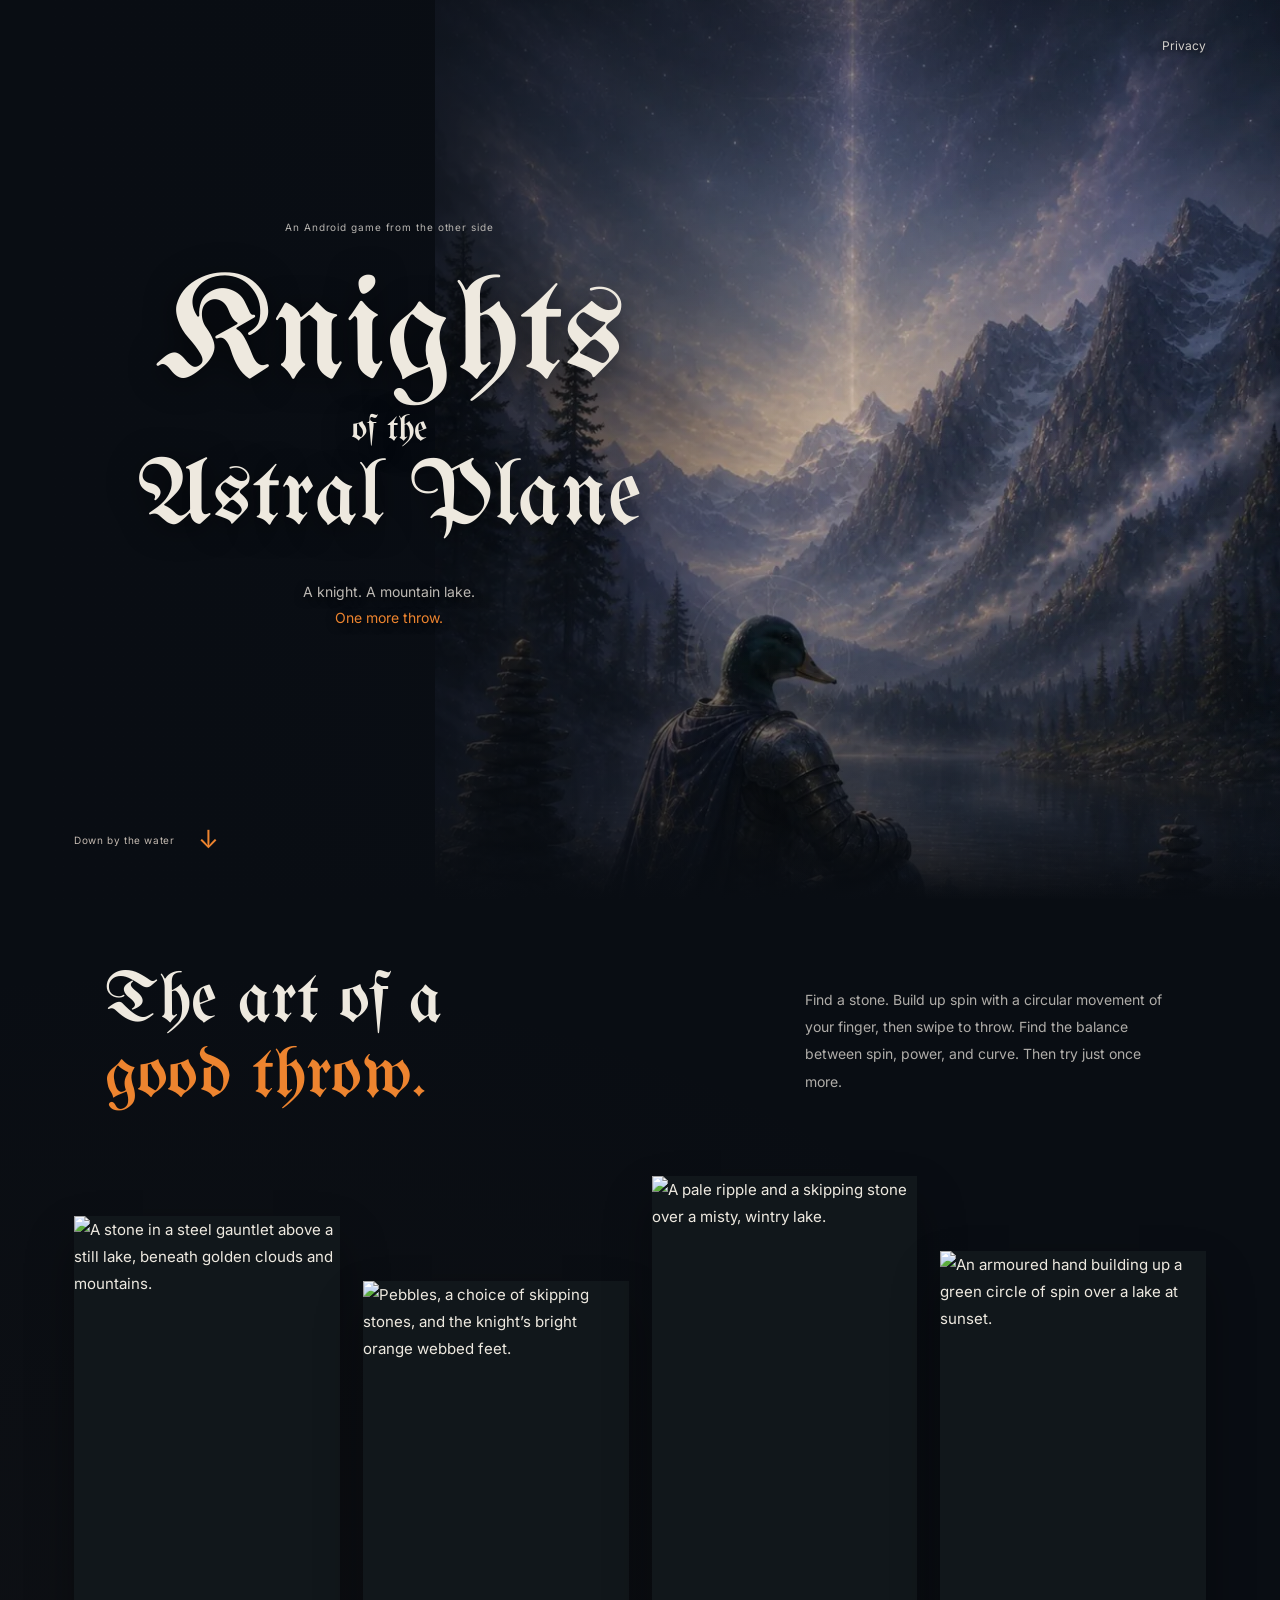
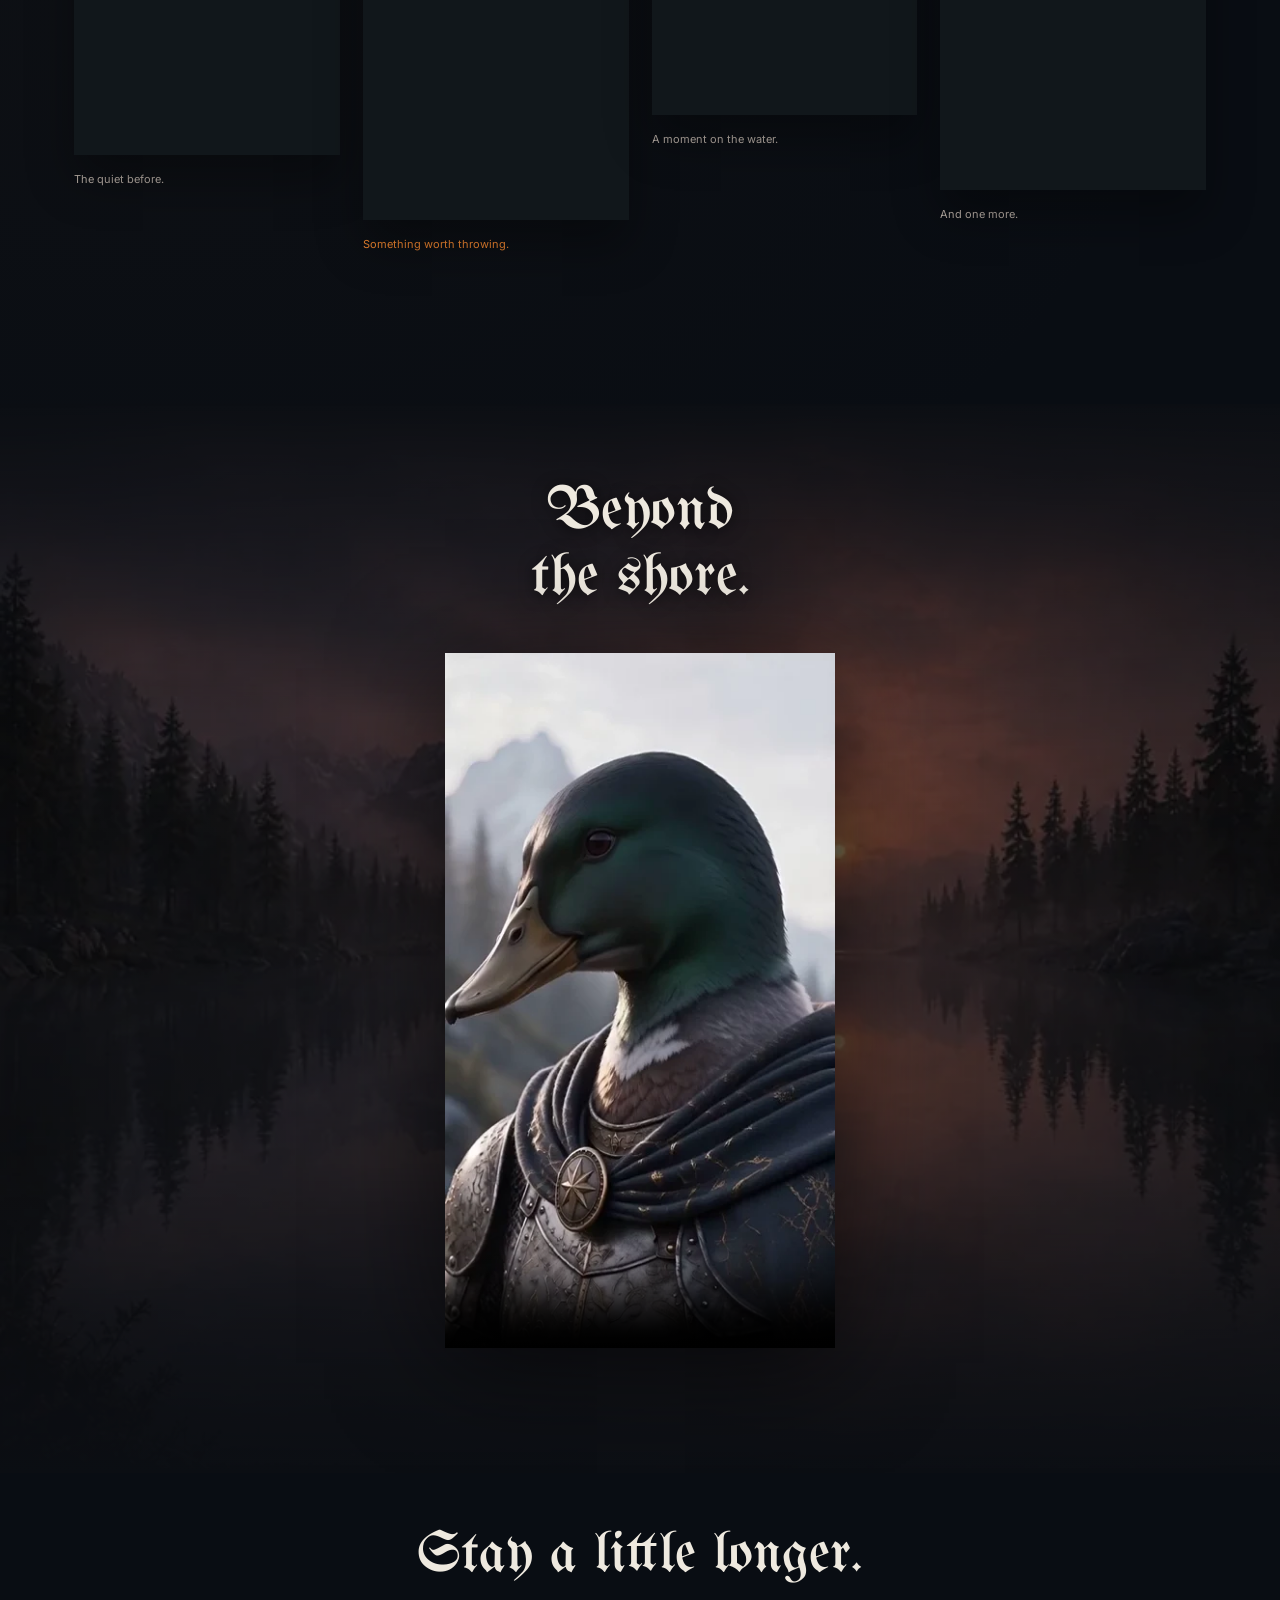
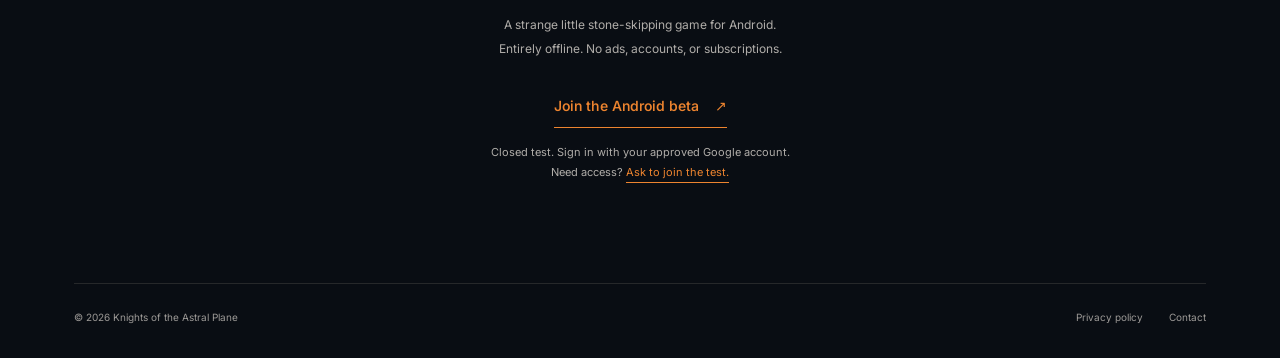
==== commit c35cf165: "Add closed beta access to the homepage" ====
--- a/index.html
+++ b/index.html
@@ -20,7 +20,7 @@
   <link rel="apple-touch-icon" href="assets/stone-touch-icon.png">
   <link rel="preload" href="assets/UnifrakturMaguntia-Regular.ttf" as="font" type="font/ttf" crossorigin>
   <link rel="preload" href="assets/inter-latin-variable.woff2" as="font" type="font/woff2" crossorigin>
-  <link rel="stylesheet" href="styles.css?v=night2">
+  <link rel="stylesheet" href="styles.css?v=beta1">
   <script src="site.js?v=night2" defer></script>
 </head>
 <body>
@@ -58,7 +58,7 @@
         <p class="visually-hidden" id="film-description">A short fantasy film featuring an armoured knight with a duck’s head, a skipping stone, and a misty mountain lake. Playback begins when the film comes into view and pauses when it leaves. Sound starts automatically where your browser allows it; otherwise use Sound on. Native video controls remain available.</p>
       </div>
     </section>
-    <section class="closing page-width" aria-labelledby="closing-title"><h2 id="closing-title">Stay a little longer.</h2><p>A strange little stone-skipping game for Android.<br>Entirely offline. No ads, accounts, or subscriptions.</p><span class="coming-soon">Coming to Google Play</span></section>
+    <section class="closing page-width" aria-labelledby="closing-title"><h2 id="closing-title">Stay a little longer.</h2><p>A strange little stone-skipping game for Android.<br>Entirely offline. No ads, accounts, or subscriptions.</p><div class="beta-access" id="beta"><a class="beta-link" href="https://play.google.com/apps/testing/com.knightsoftheastralplane.game" target="_blank" rel="noopener noreferrer">Join the Android beta <span aria-hidden="true">↗</span></a><p class="beta-note">Closed test. Sign in with your approved Google account.<br>Need access? <a href="mailto:knightoftheastralplane@gmail.com?subject=Android%20beta%20access">Ask to join the test.</a></p></div></section>
   </main>
   <footer class="site-footer page-width"><span>© 2026 Knights of the Astral Plane</span><div><a href="privacy.html">Privacy policy</a><a href="mailto:knightoftheastralplane@gmail.com">Contact</a></div></footer>
   <dialog class="image-dialog" id="image-dialog" aria-labelledby="image-caption"><button class="dialog-close" type="button" aria-label="Close enlarged screenshot">Close <span aria-hidden="true">×</span></button><figure><img id="enlarged-image" src="screenshot_05.jpg" width="720" height="1462" alt=""><figcaption id="image-caption"></figcaption></figure></dialog>
--- a/styles.css
+++ b/styles.css
@@ -48,3 +48,5 @@
 @media(max-width:700px){.site-header{padding-top:16px}.site-header a{font-size:11px}.hero{height:100svh;min-height:780px;max-height:1000px}.hero-world{inset:0}.hero-world img{object-position:51% 56%}.hero-shade{background:linear-gradient(0deg,#090d13 0%,#090d130d 35%,#090d1322 57%,#090d13b0 100%),linear-gradient(90deg,#090d1340,transparent 65%,#090d1320)}.hero-copy{width:100%;padding:95px 22px 0;justify-content:flex-start;max-width:none}.release-note{font-size:9px;letter-spacing:.07em;margin-bottom:22px;color:#cac3bb}.title-knights{font-size:clamp(83px,24vw,145px)}.title-of{font-size:30px;line-height:1;margin-block:1px}.title-plane{font-size:clamp(49px,15.2vw,92px)}.hero-whisper{font-size:12px;margin-top:25px;line-height:1.8;color:#e1d6cb}.scroll-cue{bottom:22px;font-size:9px;gap:18px}.game-section{padding-top:45px;padding-bottom:85px}.game-intro{display:block;margin-bottom:37px}.game-intro h2{font-size:57px;line-height:1.02}.game-intro p{font-size:13px;max-width:440px;margin-top:24px;line-height:1.9}.screenshot-grid{grid-template-columns:repeat(2,minmax(0,1fr));gap:30px 17px}.shot-lake{margin-top:0}.shot-stone{margin-top:52px}.shot-winter{margin-top:-45px}.shot-sunset{margin-top:15px}.game-shot figcaption{font-size:10px;margin-top:12px}.film-section{padding-top:45px;padding-bottom:80px}.film-content h2{font-size:49px;margin-bottom:32px}.video-frame{width:min(100%,350px)}.video-frame video{max-height:calc(100svh - 90px)}.closing{padding-block:30px 75px}.closing h2{font-size:clamp(35px,10vw,55px)}.closing p{font-size:11px;margin-top:21px}.site-footer{font-size:9px;flex-wrap:wrap;gap:15px;padding-block:22px 28px}.site-footer>span{width:100%}.site-footer>div{gap:24px}.policy-header{padding-block:25px;gap:25px}.policy-header>a{font-size:21px;max-width:200px}.policy-header nav a{font-size:11px}.policy-main{padding-top:40px;padding-bottom:65px}.policy-heading h1{font-size:57px}.policy-content h2{font-size:30px}.policy-content p{font-size:12px}.image-dialog{padding-inline:15px}.image-dialog img{height:auto;max-height:72dvh}.image-dialog figcaption{font-size:10px}}
 @media(max-width:360px){.title-knights{font-size:83px}.title-plane{font-size:49px}.hero-copy{padding-top:110px}.hero{min-height:760px}.game-intro h2{font-size:49px}.screenshot-grid{gap:30px 12px}.game-shot figcaption{font-size:9px}.film-content h2{font-size:43px}.closing h2{font-size:35px}}
 @media(prefers-reduced-motion:reduce){html{scroll-behavior:auto}*,*::before,*::after{animation:none!important;transition:none!important}}
+
+.beta-access{margin-top:23px}.beta-link{display:inline-flex;align-items:center;gap:16px;min-height:44px;padding:9px 0;border-bottom:1px solid var(--orange);color:var(--orange);font-size:14px;font-weight:550}.beta-link:hover{color:var(--ink);border-color:var(--ink)}.closing .beta-note{max-width:430px;margin:15px auto 0;font-size:11px;line-height:1.8;color:var(--muted)}.beta-note a{color:var(--orange);text-decoration:underline}
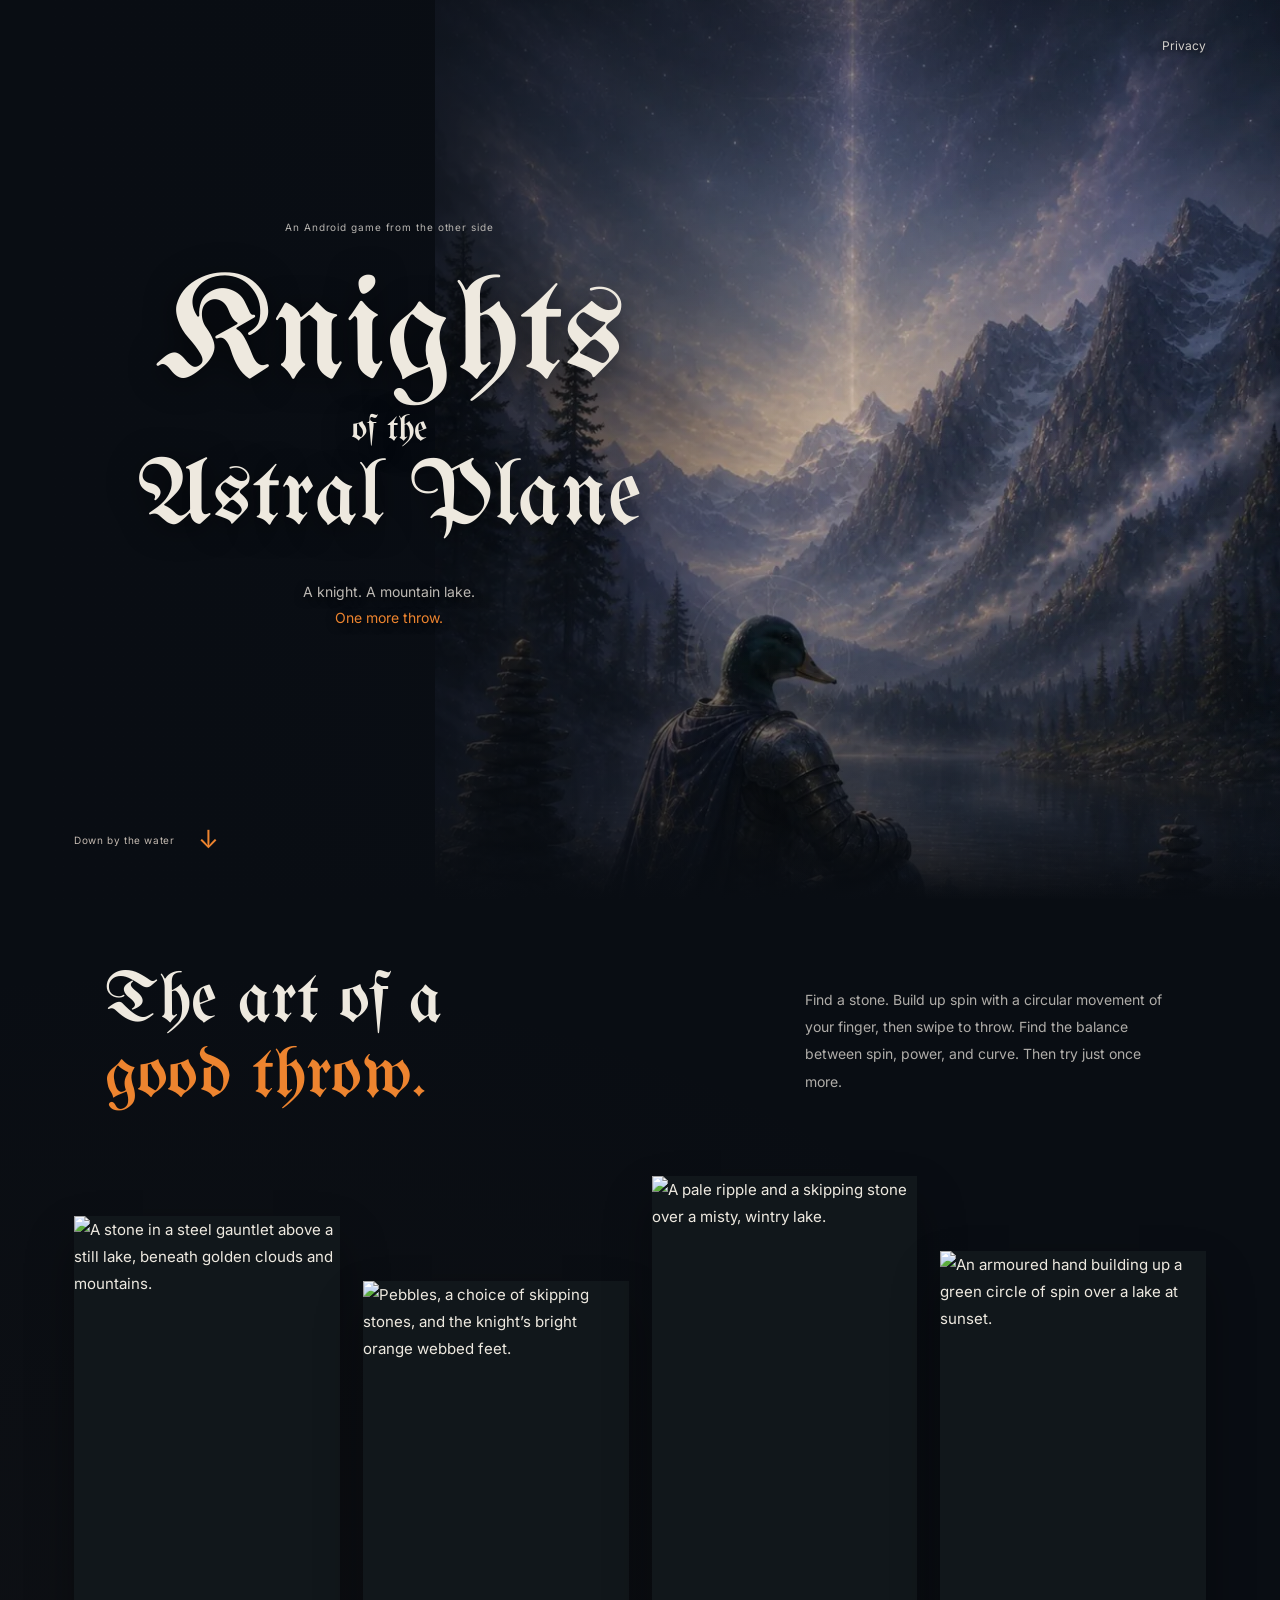
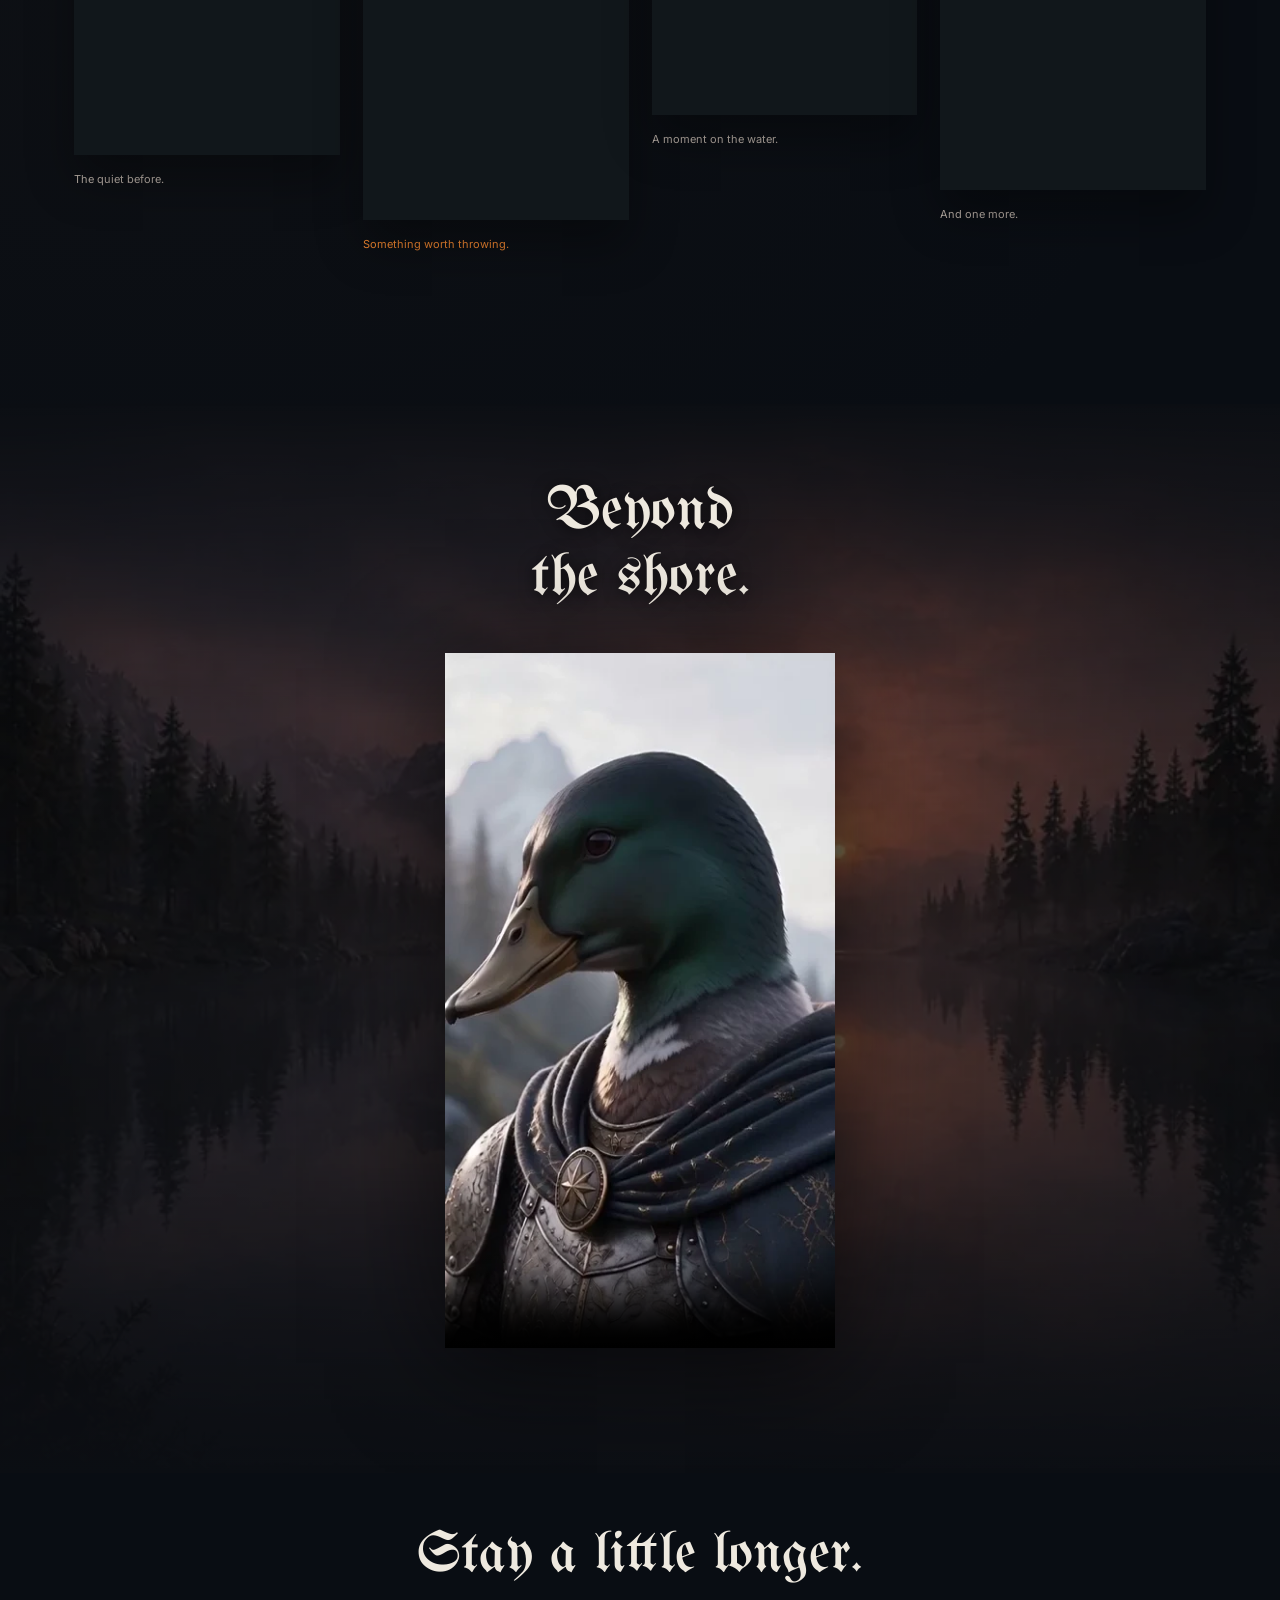
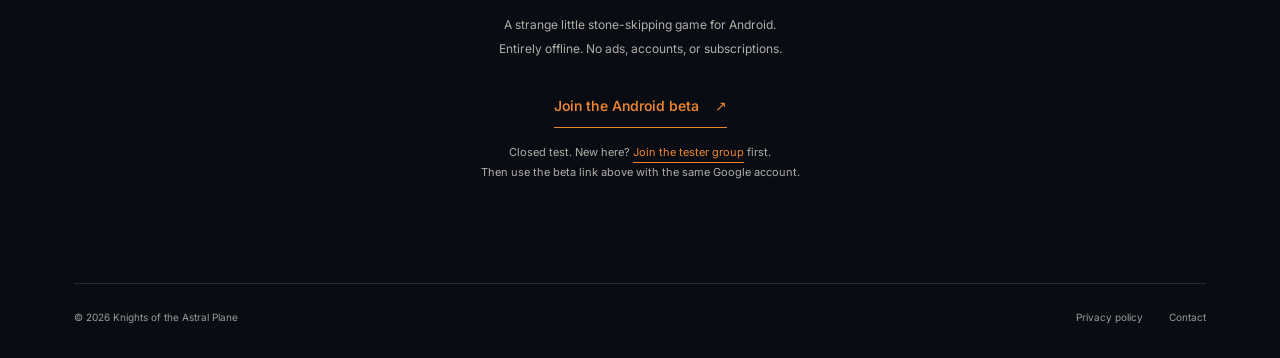
==== commit 1a721836: "Link beta access to the Google tester group" ====
--- a/index.html
+++ b/index.html
@@ -58,7 +58,7 @@
         <p class="visually-hidden" id="film-description">A short fantasy film featuring an armoured knight with a duck’s head, a skipping stone, and a misty mountain lake. Playback begins when the film comes into view and pauses when it leaves. Sound starts automatically where your browser allows it; otherwise use Sound on. Native video controls remain available.</p>
       </div>
     </section>
-    <section class="closing page-width" aria-labelledby="closing-title"><h2 id="closing-title">Stay a little longer.</h2><p>A strange little stone-skipping game for Android.<br>Entirely offline. No ads, accounts, or subscriptions.</p><div class="beta-access" id="beta"><a class="beta-link" href="https://play.google.com/apps/testing/com.knightsoftheastralplane.game" target="_blank" rel="noopener noreferrer">Join the Android beta <span aria-hidden="true">↗</span></a><p class="beta-note">Closed test. Sign in with your approved Google account.<br>Need access? <a href="mailto:knightoftheastralplane@gmail.com?subject=Android%20beta%20access">Ask to join the test.</a></p></div></section>
+    <section class="closing page-width" aria-labelledby="closing-title"><h2 id="closing-title">Stay a little longer.</h2><p>A strange little stone-skipping game for Android.<br>Entirely offline. No ads, accounts, or subscriptions.</p><div class="beta-access" id="beta"><a class="beta-link" href="https://play.google.com/apps/testing/com.knightsoftheastralplane.game" target="_blank" rel="noopener noreferrer">Join the Android beta <span aria-hidden="true">↗</span></a><p class="beta-note">Closed test. New here? <a href="https://groups.google.com/g/knights-of-the-astral-plane" target="_blank" rel="noopener noreferrer">Join the tester group</a> first.<br>Then use the beta link above with the same Google account.</p></div></section>
   </main>
   <footer class="site-footer page-width"><span>© 2026 Knights of the Astral Plane</span><div><a href="privacy.html">Privacy policy</a><a href="mailto:knightoftheastralplane@gmail.com">Contact</a></div></footer>
   <dialog class="image-dialog" id="image-dialog" aria-labelledby="image-caption"><button class="dialog-close" type="button" aria-label="Close enlarged screenshot">Close <span aria-hidden="true">×</span></button><figure><img id="enlarged-image" src="screenshot_05.jpg" width="720" height="1462" alt=""><figcaption id="image-caption"></figcaption></figure></dialog>
